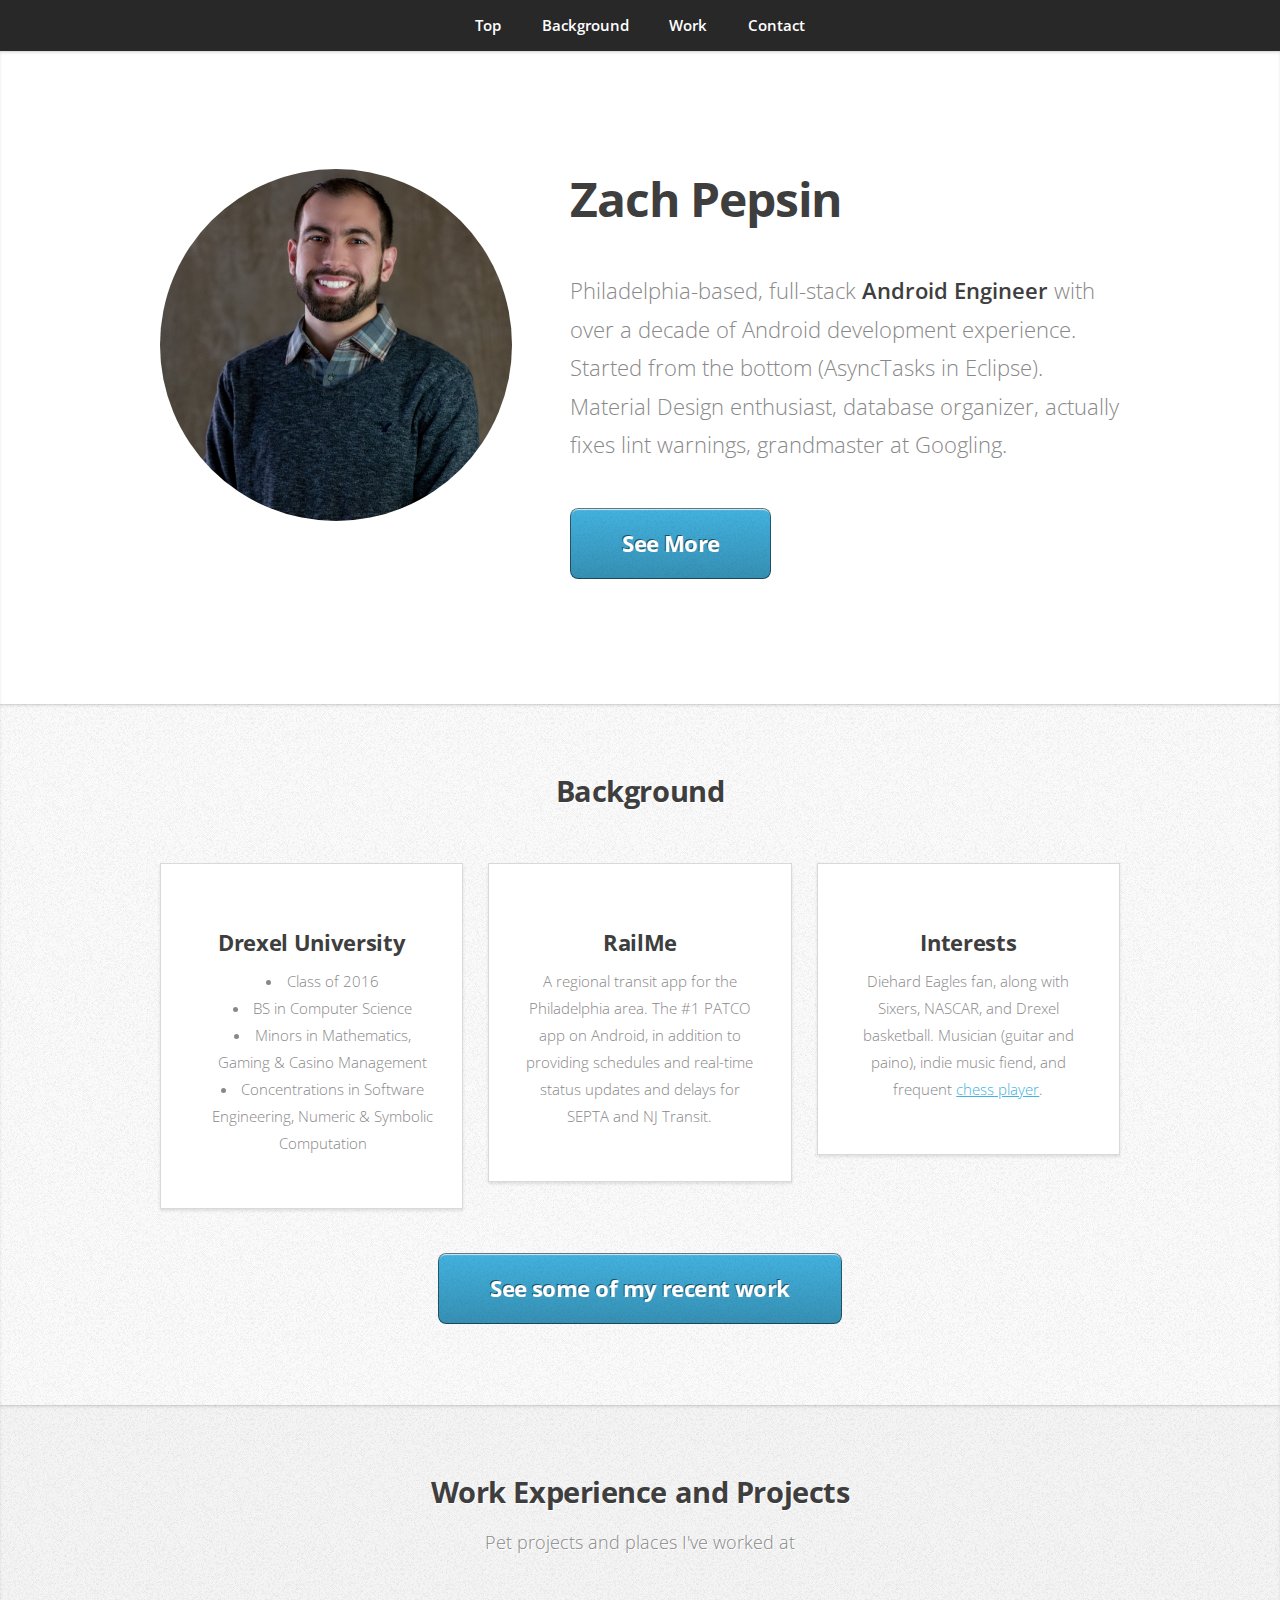
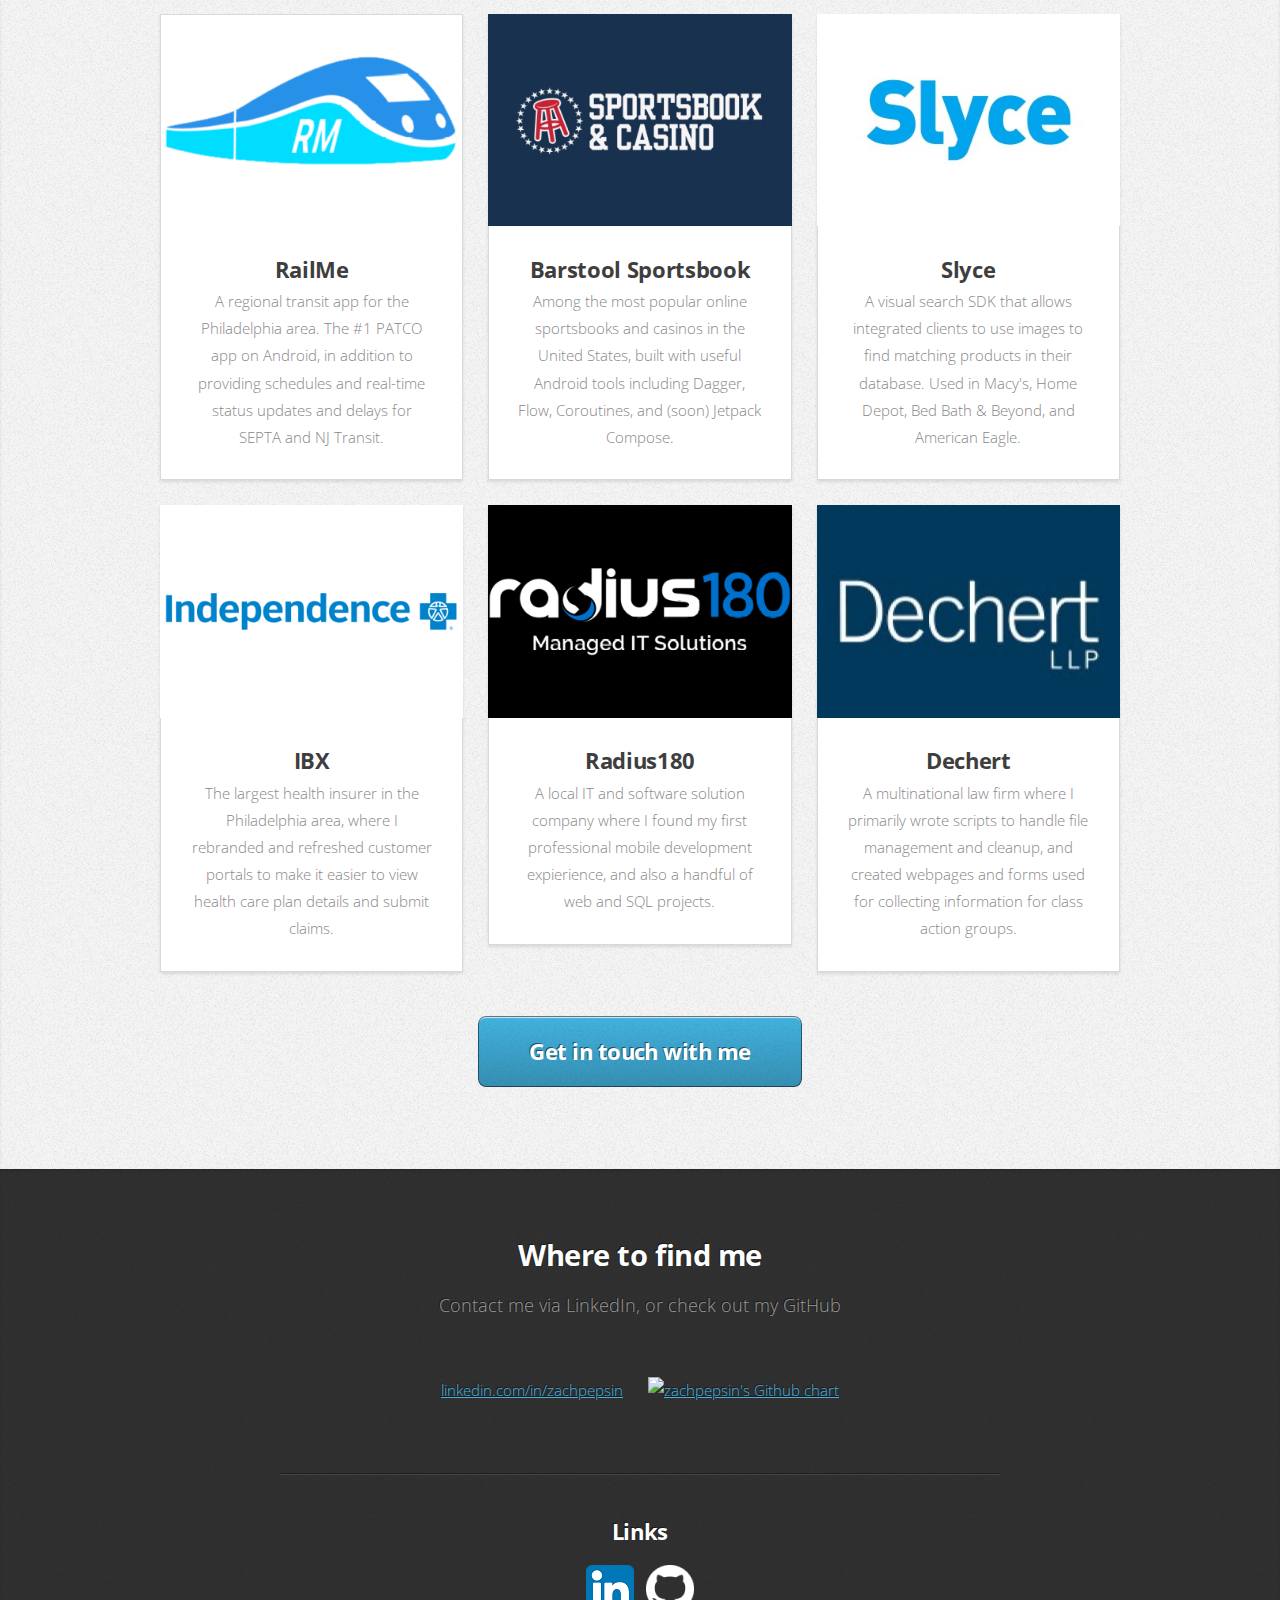
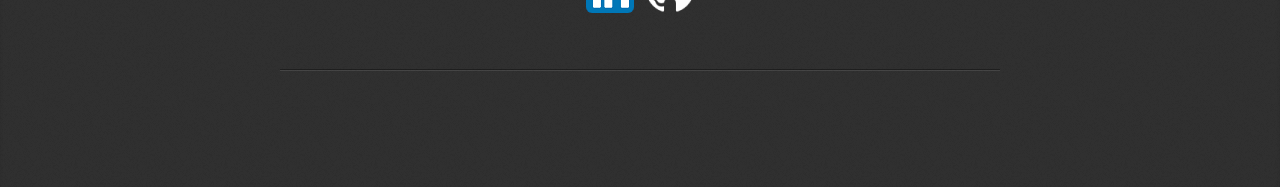
==== index.html @ c4ee1f07 "Name changes, link preview metadata" ====
<!DOCTYPE HTML>
<html>
	<head>
		<title>zachpepsin.com</title>
		<meta charset="utf-8" />
		<meta name="viewport" content="width=device-width, initial-scale=1, user-scalable=no" />
		
		<!--Metadata for Open Graph link previews-->
		<meta property="og:title" content="zachpepsin.com" />
		<meta property="og:type" content="profile"/>
		<meta property="og:url" content="https://zachpepsin.com/" />
		<meta property="og:image" content="https://zachpepsin.com/images/ZachPepsinHeadshot.jpg" />
		<meta property="og:image:alt" content="Photo of Zach Pepsin" />
		<meta property="og:image:type" content="image/jpeg" /> 
		<meta property="og:image:width" content="1158" /> 
		<meta property="og:image:height" content="1158" />
		<meta property="og:description" content="Zach Pepsin: Philadelphia-based, full-stack Android Engineer." />

		<link rel="stylesheet" href="assets/css/main.css" />
		<link rel="shortcut icon" type="image/x-icon" href="faviconzp.ico"/>
	</head>
	<body class="is-preload">

		<!-- Nav -->
			<nav id="nav">
				<ul class="container">
					<li><a href="#top">Top</a></li>
					<li><a href="#background">Background</a></li>
					<li><a href="#work">Work</a></li>
					<li><a href="#contact">Contact</a></li>
				</ul>
			</nav>

		<!-- Home -->
			<article id="top" class="wrapper style1">
				<div class="container">
					<div class="row">
						<div class="col-4 col-5-large col-12-medium">
							<span class="image fit"><img src="images/ZachPepsinHeadshot.jpg" alt="Photo of Zach Pepsin" /></span>
						</div>
						<div class="col-8 col-7-large col-12-medium">
							<header>
								<h1><strong>Zach Pepsin</strong></h1>
							</header>
							<p>Philadelphia-based, full-stack <strong>Android Engineer</strong> with over a decade of Android development experience.<br/>Started from the bottom <small>(AsyncTasks in Eclipse)</small>.<br/>Material Design enthusiast, database organizer, actually fixes lint warnings, grandmaster at Googling.</p>
							<a href="#background" class="button large scrolly">See More</a>
						</div>
					</div>
				</div>
			</article>

		<!-- Background -->
			<article id="background" class="wrapper style2">
				<div class="container">
					<header>
						<h2>Background</h2>
					</header>
					<div class="row aln-center">
						<div class="col-4 col-6-medium col-12-small">
							<section class="box style1">
								<span class="icon featured fa-comments"></span>
								<h3>Drexel University</h3>
								<ul>
									<li>Class of 2016</li>
									<li>BS in Computer Science</li>
									<li>Minors in Mathematics, Gaming & Casino Management</li>
									<li>Concentrations in Software Engineering, Numeric & Symbolic Computation</li>
								</ul>
							</section>
						</div>
						<div class="col-4 col-6-medium col-12-small">
							<section class="box style1">
								<span class="icon solid featured fa-camera-retro"></span>
								<h3><a href="#work">RailMe</a></h3>
								<p>A regional transit app for the Philadelphia area. The #1 PATCO app on Android, in addition to providing schedules and real-time status updates and delays for SEPTA and NJ Transit.</p>
							</section>
						</div>
						<div class="col-4 col-6-medium col-12-small">
							<section class="box style1">
								<span class="icon featured fa-thumbs-up"></span>
								<h3>Interests</h3>
								<p>Diehard Eagles fan, along with Sixers, NASCAR, and Drexel basketball. Musician (guitar and paino), indie music fiend, and frequent <a href="http://www.uschess.org/msa/MbrDtlMain.php?30192767" target="_blank">chess player</a>.</p>
							</section>
						</div>
					</div>
					<footer>
						<a href="#work" class="button large scrolly">See some of my recent work</a>
					</footer>
				</div>
			</article>

		<!-- Work -->
			<article id="work" class="wrapper style3">
				<div class="container">
					<header>
						<h2>Work Experience and Projects</h2>
						<p>Pet projects and places I've worked at</p>
					</header>
					<div class="row">
						<div class="col-4 col-6-medium col-12-small">
							<article class="box style2">
								<a href="https://play.google.com/store/apps/details?id=appinventor.ai_EaglesDudeNFL.RailMe" target="_blank" class="image featured"><img src="images/pic01.png" alt="RailMe Logo"/></a>
								<h3><a href="https://play.google.com/store/apps/details?id=appinventor.ai_EaglesDudeNFL.RailMe" target="_blank">RailMe</a></h3>
								<p>A regional transit app for the Philadelphia area. The #1 PATCO app on Android, in addition to providing schedules and real-time status updates and delays for SEPTA and NJ Transit.</p>
							</article>
						</div>
						<div class="col-4 col-6-medium col-12-small">
							<article class="box style2">
								<a href="https://play.google.com/store/apps/details?id=com.png.sportsbook.google" target="_blank" class="image featured"><img src="images/pic02.png" alt="Barstool Sportsbook and Casino Logo" /></a>
								<h3><a href="https://play.google.com/store/apps/details?id=com.png.sportsbook.google" target="_blank">Barstool Sportsbook</a></h3>
								<p>Among the most popular online sportsbooks and casinos in the United States, built with useful Android tools including Dagger, Flow, Coroutines, and <small>(soon)</small> Jetpack Compose.</p>
							</article>
						</div>
						<div class="col-4 col-6-medium col-12-small">
							<article class="box style2">
								<a href="https://slyce.it/" target="_blank" class="image featured"><img src="images/pic03.jpg" alt="Slyce Logo" /></a>
								<h3><a href="https://slyce.it/" target="_blank">Slyce</a></h3>
								<p>A visual search SDK that allows integrated clients to use images to find matching products in their database. Used in Macy's, Home Depot, Bed Bath &amp; Beyond, and American Eagle.</p>
							</article>
						</div>
						<div class="col-4 col-6-medium col-12-small">
							<article class="box style2">
								<a href="https://www.ibx.com/" target="_blank" class="image featured"><img src="images/pic04.png" alt="Indepence Blue Cross Logo"/></a>
								<h3><a href="https://www.ibx.com/" target="_blank">IBX</a></h3>
								<p>The largest health insurer in the Philadelphia area, where I rebranded and refreshed customer portals to make it easier to view health care plan details and submit claims.</p>
							</article>
						</div>
						<div class="col-4 col-6-medium col-12-small">
							<article class="box style2">
								<a href="https://www.radius180.com/" target="_blank" class="image featured"><img src="images/pic05.png" alt="Radius180 Logo" style="background-color:black;"/></a>
								<h3><a href="https://www.radius180.com/" target="_blank">Radius180</a></h3>
								<p>A local IT and software solution company where I found my first professional mobile development expierience, and also a handful of web and SQL projects.</p>
							</article>
						</div>
						<div class="col-4 col-6-medium col-12-small">
							<article class="box style2">
								<a href="https://www.dechert.com/" target="_blank" class="image featured"><img src="images/pic06.jpg" alt="Dechert Logo" /></a>
								<h3><a href="https://www.dechert.com/" target="_blank">Dechert</a></h3>
								<p>A multinational law firm where I primarily wrote scripts to handle file management and cleanup, and created webpages and forms used for collecting information for class action groups.</p>
							</article>
						</div>
					</div>
					<footer>
						<a href="#contact" class="button large scrolly">Get in touch with me</a>
					</footer>
				</div>
			</article>

		<!-- Contact -->
			<article id="contact" class="wrapper style4">
				<div class="container medium">
					<header>
						<h2>Where to find me</h2>
						<p>Contact me via LinkedIn, or check out my GitHub</p>
					</header>
					<div class="row aln-center">
						<div class="badge-base LI-profile-badge" data-locale="en_US" data-size="large" data-theme="dark" data-type="HORIZONTAL" data-vanity="zachpepsin" data-version="v1">
							<a class="badge-base__link LI-simple-link" href="https://www.linkedin.com/in/zachpepsin?trk=profile-badge" target="_blank">linkedin.com/in/zachpepsin</a>
						</div>
						<div>
							<a href="https://github.com/zachpepsin" target="_blank">
								<img src="https://ghchart.rshah.org/zachpepsin" alt="zachpepsin's Github chart" />
							</a>
						</div>
						<div class="col-12">
							<hr />
							<h3>Links</h3>
							<ul class="social">
								<li><a href="https://www.linkedin.com/in/zachpepsin" target="_blank" class="icon brands fa-linkedin-in"><span class="label">LinkedIn</span></a></li>
								<li><a href="https://github.com/zachpepsin" target="_blank" class="icon brands fa-github"><span class="label">Github</span></a></li>
							</ul>
							<hr />
						</div>
					</div>
				</div>
			</article>

		<!-- Scripts -->
			<script src="assets/js/jquery.min.js"></script>
			<script src="assets/js/jquery.scrolly.min.js"></script>
			<script src="assets/js/browser.min.js"></script>
			<script src="assets/js/breakpoints.min.js"></script>
			<script src="assets/js/util.js"></script>
			<script src="assets/js/main.js"></script>
			<script src="https://platform.linkedin.com/badges/js/profile.js" async defer type="text/javascript"></script>
	</body>
</html>
---- assets/css/main.css ----
@import url("https://fonts.googleapis.com/css?family=Open+Sans:300,300italic,600,600italic,700");

/*
	Miniport by HTML5 UP
	html5up.net | @ajlkn
	Free for personal and commercial use under the CCA 3.0 license (html5up.net/license)
*/

html, body, div, span, applet, object,
iframe, h1, h2, h3, h4, h5, h6, p, blockquote,
pre, a, abbr, acronym, address, big, cite,
code, del, dfn, em, img, ins, kbd, q, s, samp,
small, strike, strong, sub, sup, tt, var, b,
u, i, center, dl, dt, dd, ol, ul, li, fieldset,
form, label, legend, table, caption, tbody,
tfoot, thead, tr, th, td, article, aside,
canvas, details, embed, figure, figcaption,
footer, header, hgroup, menu, nav, output, ruby,
section, summary, time, mark, audio, video {
	margin: 0;
	padding: 0;
	border: 0;
	font-size: 100%;
	font: inherit;
	vertical-align: baseline;}

article, aside, details, figcaption, figure,
footer, header, hgroup, menu, nav, section {
	display: block;}

body {
	line-height: 1;
}

ol, ul {
	list-style: none;
}

blockquote, q {
	quotes: none;
}

	blockquote:before, blockquote:after, q:before, q:after {
		content: '';
		content: none;
	}

table {
	border-collapse: collapse;
	border-spacing: 0;
}

body {
	-webkit-text-size-adjust: none;
}

mark {
	background-color: transparent;
	color: inherit;
}

input::-moz-focus-inner {
	border: 0;
	padding: 0;
}

input, select, textarea {
	-moz-appearance: none;
	-webkit-appearance: none;
	-ms-appearance: none;
	appearance: none;
}

/* Basic */

	html {
		box-sizing: border-box;
	}

	*, *:before, *:after {
		box-sizing: inherit;
	}

	body {
		padding-top: 3.5em;
	}

		body.is-preload *, body.is-preload *:before, body.is-preload *:after {
			-moz-animation: none !important;
			-webkit-animation: none !important;
			-ms-animation: none !important;
			animation: none !important;
			-moz-transition: none !important;
			-webkit-transition: none !important;
			-ms-transition: none !important;
			transition: none !important;
		}

	body, input, textarea, select {
		font-family: 'Open Sans', sans-serif;
		line-height: 1.85em;
		color: #888;
		font-weight: 300;
		font-size: 13pt;
	}

	a {
		-moz-transition: color .2s ease-in-out;
		-webkit-transition: color .2s ease-in-out;
		-ms-transition: color .2s ease-in-out;
		transition: color .2s ease-in-out;
		color: #43B3E0;
		text-decoration: underline;
	}

		a:hover {
			color: #43bff0 !important;
		}

		a img {
			border: 0;
		}

	b, strong {
		font-weight: 600;
		color: #3e3e3e;
	}

	i, em {
		font-style: italic;
	}

	sub {
		position: relative;
		top: 0.5em;
		font-size: 0.8em;
	}

	sup {
		position: relative;
		top: -0.5em;
		font-size: 0.8em;
	}

	blockquote {
		border-left: solid 0.75em #eee;
		padding: 1em 0 1em 1.5em;
		font-style: italic;
	}

	h1, h2, h3, h4, h5, h6 {
		color: #3e3e3e;
		margin: 0 0 0.75em 0;
	}

	h1 a, h2 a, h3 a, h4 a, h5 a, h6 a {
		text-decoration: none;
		color: inherit;
	}

	h2, h3, h4, h5, h6 {
		font-weight: 700;
	}

	h1 {
		font-size: 3.25em;
		letter-spacing: -0.025em;
		font-weight: 300;
	}

		h1 strong {
			font-weight: 700;
		}

	h2 {
		font-size: 2em;
		letter-spacing: -0.015em;
	}

	h3 {
		font-size: 1.5em;
		letter-spacing: -0.015em;
	}

	em, i {
		font-style: italic;
	}

	br.clear {
		clear: both;
	}

	hr {
		border: 0;
		border-top: solid 1px #444;
		border-top-color: rgba(0, 0, 0, 0.35);
		box-shadow: 0px 1px 0px 0px rgba(255, 255, 255, 0.1);
		height: 1px;
		margin: 3em 0;
	}

	p, ul, ol, dl, table {
		margin-bottom: 2em;
	}

	header {
		margin: 0 0 3em 0;
	}

		header > p {
			font-size: 1.25em;
			margin: 0;
		}

	footer {
		margin: 3em 0 0 0;
	}

		footer > p {
			font-size: 1.25em;
		}

/* Container */

	.container {
		margin: 0 auto;
		max-width: calc(100% - 50px);
		width: 1200px;
	}

		.container.medium {
			width: 900px;
		}

		@media screen and (max-width: 1680px) {

			.container {
				width: 1200px;
			}

				.container.medium {
					width: 900px;
				}

		}

		@media screen and (max-width: 1280px) {

			.container {
				width: 960px;
			}

				.container.medium {
					width: 720px;
				}

		}

		@media screen and (max-width: 980px) {

			.container {
				width: 100%;
			}

				.container.medium {
					width: 75%;
				}

		}

		@media screen and (max-width: 736px) {

			.container {
				width: 100%;
				max-width: calc(100% - 30px);
			}

				.container.medium {
					width: 100%;
				}

		}

/* Row */

	.row {
		display: flex;
		flex-wrap: wrap;
		box-sizing: border-box;
		align-items: stretch;
	}

		.row > * {
			box-sizing: border-box;
		}

		.row.gtr-uniform > * > :last-child {
			margin-bottom: 0;
		}

		.row.aln-left {
			justify-content: flex-start;
		}

		.row.aln-center {
			justify-content: center;
		}

		.row.aln-right {
			justify-content: flex-end;
		}

		.row.aln-top {
			align-items: flex-start;
		}

		.row.aln-middle {
			align-items: center;
		}

		.row.aln-bottom {
			align-items: flex-end;
		}

		.row > .imp {
			order: -1;
		}

		.row > .col-1 {
			width: 8.33333%;
		}

		.row > .off-1 {
			margin-left: 8.33333%;
		}

		.row > .col-2 {
			width: 16.66667%;
		}

		.row > .off-2 {
			margin-left: 16.66667%;
		}

		.row > .col-3 {
			width: 25%;
		}

		.row > .off-3 {
			margin-left: 25%;
		}

		.row > .col-4 {
			width: 33.33333%;
		}

		.row > .off-4 {
			margin-left: 33.33333%;
		}

		.row > .col-5 {
			width: 41.66667%;
		}

		.row > .off-5 {
			margin-left: 41.66667%;
		}

		.row > .col-6 {
			width: 50%;
		}

		.row > .off-6 {
			margin-left: 50%;
		}

		.row > .col-7 {
			width: 58.33333%;
		}

		.row > .off-7 {
			margin-left: 58.33333%;
		}

		.row > .col-8 {
			width: 66.66667%;
		}

		.row > .off-8 {
			margin-left: 66.66667%;
		}

		.row > .col-9 {
			width: 75%;
		}

		.row > .off-9 {
			margin-left: 75%;
		}

		.row > .col-10 {
			width: 83.33333%;
		}

		.row > .off-10 {
			margin-left: 83.33333%;
		}

		.row > .col-11 {
			width: 91.66667%;
		}

		.row > .off-11 {
			margin-left: 91.66667%;
		}

		.row > .col-12 {
			width: 100%;
		}

		.row > .off-12 {
			margin-left: 100%;
		}

		.row.gtr-0 {
			margin-top: 0px;
			margin-left: 0px;
		}

			.row.gtr-0 > * {
				padding: 0px 0 0 0px;
			}

			.row.gtr-0.gtr-uniform {
				margin-top: 0px;
			}

				.row.gtr-0.gtr-uniform > * {
					padding-top: 0px;
				}

		.row.gtr-25 {
			margin-top: -6.25px;
			margin-left: -6.25px;
		}

			.row.gtr-25 > * {
				padding: 6.25px 0 0 6.25px;
			}

			.row.gtr-25.gtr-uniform {
				margin-top: -6.25px;
			}

				.row.gtr-25.gtr-uniform > * {
					padding-top: 6.25px;
				}

		.row.gtr-50 {
			margin-top: -12.5px;
			margin-left: -12.5px;
		}

			.row.gtr-50 > * {
				padding: 12.5px 0 0 12.5px;
			}

			.row.gtr-50.gtr-uniform {
				margin-top: -12.5px;
			}

				.row.gtr-50.gtr-uniform > * {
					padding-top: 12.5px;
				}

		.row {
			margin-top: -25px;
			margin-left: -25px;
		}

			.row > * {
				padding: 25px 0 0 25px;
			}

			.row.gtr-uniform {
				margin-top: -25px;
			}

				.row.gtr-uniform > * {
					padding-top: 25px;
				}

		.row.gtr-150 {
			margin-top: -37.5px;
			margin-left: -37.5px;
		}

			.row.gtr-150 > * {
				padding: 37.5px 0 0 37.5px;
			}

			.row.gtr-150.gtr-uniform {
				margin-top: -37.5px;
			}

				.row.gtr-150.gtr-uniform > * {
					padding-top: 37.5px;
				}

		.row.gtr-200 {
			margin-top: -50px;
			margin-left: -50px;
		}

			.row.gtr-200 > * {
				padding: 50px 0 0 50px;
			}

			.row.gtr-200.gtr-uniform {
				margin-top: -50px;
			}

				.row.gtr-200.gtr-uniform > * {
					padding-top: 50px;
				}

		@media screen and (max-width: 1680px) {

			.row {
				display: flex;
				flex-wrap: wrap;
				box-sizing: border-box;
				align-items: stretch;
			}

				.row > * {
					box-sizing: border-box;
				}

				.row.gtr-uniform > * > :last-child {
					margin-bottom: 0;
				}

				.row.aln-left {
					justify-content: flex-start;
				}

				.row.aln-center {
					justify-content: center;
				}

				.row.aln-right {
					justify-content: flex-end;
				}

				.row.aln-top {
					align-items: flex-start;
				}

				.row.aln-middle {
					align-items: center;
				}

				.row.aln-bottom {
					align-items: flex-end;
				}

				.row > .imp-xlarge {
					order: -1;
				}

				.row > .col-1-xlarge {
					width: 8.33333%;
				}

				.row > .off-1-xlarge {
					margin-left: 8.33333%;
				}

				.row > .col-2-xlarge {
					width: 16.66667%;
				}

				.row > .off-2-xlarge {
					margin-left: 16.66667%;
				}

				.row > .col-3-xlarge {
					width: 25%;
				}

				.row > .off-3-xlarge {
					margin-left: 25%;
				}

				.row > .col-4-xlarge {
					width: 33.33333%;
				}

				.row > .off-4-xlarge {
					margin-left: 33.33333%;
				}

				.row > .col-5-xlarge {
					width: 41.66667%;
				}

				.row > .off-5-xlarge {
					margin-left: 41.66667%;
				}

				.row > .col-6-xlarge {
					width: 50%;
				}

				.row > .off-6-xlarge {
					margin-left: 50%;
				}

				.row > .col-7-xlarge {
					width: 58.33333%;
				}

				.row > .off-7-xlarge {
					margin-left: 58.33333%;
				}

				.row > .col-8-xlarge {
					width: 66.66667%;
				}

				.row > .off-8-xlarge {
					margin-left: 66.66667%;
				}

				.row > .col-9-xlarge {
					width: 75%;
				}

				.row > .off-9-xlarge {
					margin-left: 75%;
				}

				.row > .col-10-xlarge {
					width: 83.33333%;
				}

				.row > .off-10-xlarge {
					margin-left: 83.33333%;
				}

				.row > .col-11-xlarge {
					width: 91.66667%;
				}

				.row > .off-11-xlarge {
					margin-left: 91.66667%;
				}

				.row > .col-12-xlarge {
					width: 100%;
				}

				.row > .off-12-xlarge {
					margin-left: 100%;
				}

				.row.gtr-0 {
					margin-top: 0px;
					margin-left: 0px;
				}

					.row.gtr-0 > * {
						padding: 0px 0 0 0px;
					}

					.row.gtr-0.gtr-uniform {
						margin-top: 0px;
					}

						.row.gtr-0.gtr-uniform > * {
							padding-top: 0px;
						}

				.row.gtr-25 {
					margin-top: -6.25px;
					margin-left: -6.25px;
				}

					.row.gtr-25 > * {
						padding: 6.25px 0 0 6.25px;
					}

					.row.gtr-25.gtr-uniform {
						margin-top: -6.25px;
					}

						.row.gtr-25.gtr-uniform > * {
							padding-top: 6.25px;
						}

				.row.gtr-50 {
					margin-top: -12.5px;
					margin-left: -12.5px;
				}

					.row.gtr-50 > * {
						padding: 12.5px 0 0 12.5px;
					}

					.row.gtr-50.gtr-uniform {
						margin-top: -12.5px;
					}

						.row.gtr-50.gtr-uniform > * {
							padding-top: 12.5px;
						}

				.row {
					margin-top: -25px;
					margin-left: -25px;
				}

					.row > * {
						padding: 25px 0 0 25px;
					}

					.row.gtr-uniform {
						margin-top: -25px;
					}

						.row.gtr-uniform > * {
							padding-top: 25px;
						}

				.row.gtr-150 {
					margin-top: -37.5px;
					margin-left: -37.5px;
				}

					.row.gtr-150 > * {
						padding: 37.5px 0 0 37.5px;
					}

					.row.gtr-150.gtr-uniform {
						margin-top: -37.5px;
					}

						.row.gtr-150.gtr-uniform > * {
							padding-top: 37.5px;
						}

				.row.gtr-200 {
					margin-top: -50px;
					margin-left: -50px;
				}

					.row.gtr-200 > * {
						padding: 50px 0 0 50px;
					}

					.row.gtr-200.gtr-uniform {
						margin-top: -50px;
					}

						.row.gtr-200.gtr-uniform > * {
							padding-top: 50px;
						}

		}

		@media screen and (max-width: 1280px) {

			.row {
				display: flex;
				flex-wrap: wrap;
				box-sizing: border-box;
				align-items: stretch;
			}

				.row > * {
					box-sizing: border-box;
				}

				.row.gtr-uniform > * > :last-child {
					margin-bottom: 0;
				}

				.row.aln-left {
					justify-content: flex-start;
				}

				.row.aln-center {
					justify-content: center;
				}

				.row.aln-right {
					justify-content: flex-end;
				}

				.row.aln-top {
					align-items: flex-start;
				}

				.row.aln-middle {
					align-items: center;
				}

				.row.aln-bottom {
					align-items: flex-end;
				}

				.row > .imp-large {
					order: -1;
				}

				.row > .col-1-large {
					width: 8.33333%;
				}

				.row > .off-1-large {
					margin-left: 8.33333%;
				}

				.row > .col-2-large {
					width: 16.66667%;
				}

				.row > .off-2-large {
					margin-left: 16.66667%;
				}

				.row > .col-3-large {
					width: 25%;
				}

				.row > .off-3-large {
					margin-left: 25%;
				}

				.row > .col-4-large {
					width: 33.33333%;
				}

				.row > .off-4-large {
					margin-left: 33.33333%;
				}

				.row > .col-5-large {
					width: 41.66667%;
				}

				.row > .off-5-large {
					margin-left: 41.66667%;
				}

				.row > .col-6-large {
					width: 50%;
				}

				.row > .off-6-large {
					margin-left: 50%;
				}

				.row > .col-7-large {
					width: 58.33333%;
				}

				.row > .off-7-large {
					margin-left: 58.33333%;
				}

				.row > .col-8-large {
					width: 66.66667%;
				}

				.row > .off-8-large {
					margin-left: 66.66667%;
				}

				.row > .col-9-large {
					width: 75%;
				}

				.row > .off-9-large {
					margin-left: 75%;
				}

				.row > .col-10-large {
					width: 83.33333%;
				}

				.row > .off-10-large {
					margin-left: 83.33333%;
				}

				.row > .col-11-large {
					width: 91.66667%;
				}

				.row > .off-11-large {
					margin-left: 91.66667%;
				}

				.row > .col-12-large {
					width: 100%;
				}

				.row > .off-12-large {
					margin-left: 100%;
				}

				.row.gtr-0 {
					margin-top: 0px;
					margin-left: 0px;
				}

					.row.gtr-0 > * {
						padding: 0px 0 0 0px;
					}

					.row.gtr-0.gtr-uniform {
						margin-top: 0px;
					}

						.row.gtr-0.gtr-uniform > * {
							padding-top: 0px;
						}

				.row.gtr-25 {
					margin-top: -6.25px;
					margin-left: -6.25px;
				}

					.row.gtr-25 > * {
						padding: 6.25px 0 0 6.25px;
					}

					.row.gtr-25.gtr-uniform {
						margin-top: -6.25px;
					}

						.row.gtr-25.gtr-uniform > * {
							padding-top: 6.25px;
						}

				.row.gtr-50 {
					margin-top: -12.5px;
					margin-left: -12.5px;
				}

					.row.gtr-50 > * {
						padding: 12.5px 0 0 12.5px;
					}

					.row.gtr-50.gtr-uniform {
						margin-top: -12.5px;
					}

						.row.gtr-50.gtr-uniform > * {
							padding-top: 12.5px;
						}

				.row {
					margin-top: -25px;
					margin-left: -25px;
				}

					.row > * {
						padding: 25px 0 0 25px;
					}

					.row.gtr-uniform {
						margin-top: -25px;
					}

						.row.gtr-uniform > * {
							padding-top: 25px;
						}

				.row.gtr-150 {
					margin-top: -37.5px;
					margin-left: -37.5px;
				}

					.row.gtr-150 > * {
						padding: 37.5px 0 0 37.5px;
					}

					.row.gtr-150.gtr-uniform {
						margin-top: -37.5px;
					}

						.row.gtr-150.gtr-uniform > * {
							padding-top: 37.5px;
						}

				.row.gtr-200 {
					margin-top: -50px;
					margin-left: -50px;
				}

					.row.gtr-200 > * {
						padding: 50px 0 0 50px;
					}

					.row.gtr-200.gtr-uniform {
						margin-top: -50px;
					}

						.row.gtr-200.gtr-uniform > * {
							padding-top: 50px;
						}

		}

		@media screen and (max-width: 980px) {

			.row {
				display: flex;
				flex-wrap: wrap;
				box-sizing: border-box;
				align-items: stretch;
			}

				.row > * {
					box-sizing: border-box;
				}

				.row.gtr-uniform > * > :last-child {
					margin-bottom: 0;
				}

				.row.aln-left {
					justify-content: flex-start;
				}

				.row.aln-center {
					justify-content: center;
				}

				.row.aln-right {
					justify-content: flex-end;
				}

				.row.aln-top {
					align-items: flex-start;
				}

				.row.aln-middle {
					align-items: center;
				}

				.row.aln-bottom {
					align-items: flex-end;
				}

				.row > .imp-medium {
					order: -1;
				}

				.row > .col-1-medium {
					width: 8.33333%;
				}

				.row > .off-1-medium {
					margin-left: 8.33333%;
				}

				.row > .col-2-medium {
					width: 16.66667%;
				}

				.row > .off-2-medium {
					margin-left: 16.66667%;
				}

				.row > .col-3-medium {
					width: 25%;
				}

				.row > .off-3-medium {
					margin-left: 25%;
				}

				.row > .col-4-medium {
					width: 33.33333%;
				}

				.row > .off-4-medium {
					margin-left: 33.33333%;
				}

				.row > .col-5-medium {
					width: 41.66667%;
				}

				.row > .off-5-medium {
					margin-left: 41.66667%;
				}

				.row > .col-6-medium {
					width: 50%;
				}

				.row > .off-6-medium {
					margin-left: 50%;
				}

				.row > .col-7-medium {
					width: 58.33333%;
				}

				.row > .off-7-medium {
					margin-left: 58.33333%;
				}

				.row > .col-8-medium {
					width: 66.66667%;
				}

				.row > .off-8-medium {
					margin-left: 66.66667%;
				}

				.row > .col-9-medium {
					width: 75%;
				}

				.row > .off-9-medium {
					margin-left: 75%;
				}

				.row > .col-10-medium {
					width: 83.33333%;
				}

				.row > .off-10-medium {
					margin-left: 83.33333%;
				}

				.row > .col-11-medium {
					width: 91.66667%;
				}

				.row > .off-11-medium {
					margin-left: 91.66667%;
				}

				.row > .col-12-medium {
					width: 100%;
				}

				.row > .off-12-medium {
					margin-left: 100%;
				}

				.row.gtr-0 {
					margin-top: 0px;
					margin-left: 0px;
				}

					.row.gtr-0 > * {
						padding: 0px 0 0 0px;
					}

					.row.gtr-0.gtr-uniform {
						margin-top: 0px;
					}

						.row.gtr-0.gtr-uniform > * {
							padding-top: 0px;
						}

				.row.gtr-25 {
					margin-top: -6.25px;
					margin-left: -6.25px;
				}

					.row.gtr-25 > * {
						padding: 6.25px 0 0 6.25px;
					}

					.row.gtr-25.gtr-uniform {
						margin-top: -6.25px;
					}

						.row.gtr-25.gtr-uniform > * {
							padding-top: 6.25px;
						}

				.row.gtr-50 {
					margin-top: -12.5px;
					margin-left: -12.5px;
				}

					.row.gtr-50 > * {
						padding: 12.5px 0 0 12.5px;
					}

					.row.gtr-50.gtr-uniform {
						margin-top: -12.5px;
					}

						.row.gtr-50.gtr-uniform > * {
							padding-top: 12.5px;
						}

				.row {
					margin-top: -25px;
					margin-left: -25px;
				}

					.row > * {
						padding: 25px 0 0 25px;
					}

					.row.gtr-uniform {
						margin-top: -25px;
					}

						.row.gtr-uniform > * {
							padding-top: 25px;
						}

				.row.gtr-150 {
					margin-top: -37.5px;
					margin-left: -37.5px;
				}

					.row.gtr-150 > * {
						padding: 37.5px 0 0 37.5px;
					}

					.row.gtr-150.gtr-uniform {
						margin-top: -37.5px;
					}

						.row.gtr-150.gtr-uniform > * {
							padding-top: 37.5px;
						}

				.row.gtr-200 {
					margin-top: -50px;
					margin-left: -50px;
				}

					.row.gtr-200 > * {
						padding: 50px 0 0 50px;
					}

					.row.gtr-200.gtr-uniform {
						margin-top: -50px;
					}

						.row.gtr-200.gtr-uniform > * {
							padding-top: 50px;
						}

		}

		@media screen and (max-width: 736px) {

			.row {
				display: flex;
				flex-wrap: wrap;
				box-sizing: border-box;
				align-items: stretch;
			}

				.row > * {
					box-sizing: border-box;
				}

				.row.gtr-uniform > * > :last-child {
					margin-bottom: 0;
				}

				.row.aln-left {
					justify-content: flex-start;
				}

				.row.aln-center {
					justify-content: center;
				}

				.row.aln-right {
					justify-content: flex-end;
				}

				.row.aln-top {
					align-items: flex-start;
				}

				.row.aln-middle {
					align-items: center;
				}

				.row.aln-bottom {
					align-items: flex-end;
				}

				.row > .imp-small {
					order: -1;
				}

				.row > .col-1-small {
					width: 8.33333%;
				}

				.row > .off-1-small {
					margin-left: 8.33333%;
				}

				.row > .col-2-small {
					width: 16.66667%;
				}

				.row > .off-2-small {
					margin-left: 16.66667%;
				}

				.row > .col-3-small {
					width: 25%;
				}

				.row > .off-3-small {
					margin-left: 25%;
				}

				.row > .col-4-small {
					width: 33.33333%;
				}

				.row > .off-4-small {
					margin-left: 33.33333%;
				}

				.row > .col-5-small {
					width: 41.66667%;
				}

				.row > .off-5-small {
					margin-left: 41.66667%;
				}

				.row > .col-6-small {
					width: 50%;
				}

				.row > .off-6-small {
					margin-left: 50%;
				}

				.row > .col-7-small {
					width: 58.33333%;
				}

				.row > .off-7-small {
					margin-left: 58.33333%;
				}

				.row > .col-8-small {
					width: 66.66667%;
				}

				.row > .off-8-small {
					margin-left: 66.66667%;
				}

				.row > .col-9-small {
					width: 75%;
				}

				.row > .off-9-small {
					margin-left: 75%;
				}

				.row > .col-10-small {
					width: 83.33333%;
				}

				.row > .off-10-small {
					margin-left: 83.33333%;
				}

				.row > .col-11-small {
					width: 91.66667%;
				}

				.row > .off-11-small {
					margin-left: 91.66667%;
				}

				.row > .col-12-small {
					width: 100%;
				}

				.row > .off-12-small {
					margin-left: 100%;
				}

				.row.gtr-0 {
					margin-top: 0px;
					margin-left: 0px;
				}

					.row.gtr-0 > * {
						padding: 0px 0 0 0px;
					}

					.row.gtr-0.gtr-uniform {
						margin-top: 0px;
					}

						.row.gtr-0.gtr-uniform > * {
							padding-top: 0px;
						}

				.row.gtr-25 {
					margin-top: -3.75px;
					margin-left: -3.75px;
				}

					.row.gtr-25 > * {
						padding: 3.75px 0 0 3.75px;
					}

					.row.gtr-25.gtr-uniform {
						margin-top: -3.75px;
					}

						.row.gtr-25.gtr-uniform > * {
							padding-top: 3.75px;
						}

				.row.gtr-50 {
					margin-top: -7.5px;
					margin-left: -7.5px;
				}

					.row.gtr-50 > * {
						padding: 7.5px 0 0 7.5px;
					}

					.row.gtr-50.gtr-uniform {
						margin-top: -7.5px;
					}

						.row.gtr-50.gtr-uniform > * {
							padding-top: 7.5px;
						}

				.row {
					margin-top: -15px;
					margin-left: -15px;
				}

					.row > * {
						padding: 15px 0 0 15px;
					}

					.row.gtr-uniform {
						margin-top: -15px;
					}

						.row.gtr-uniform > * {
							padding-top: 15px;
						}

				.row.gtr-150 {
					margin-top: -22.5px;
					margin-left: -22.5px;
				}

					.row.gtr-150 > * {
						padding: 22.5px 0 0 22.5px;
					}

					.row.gtr-150.gtr-uniform {
						margin-top: -22.5px;
					}

						.row.gtr-150.gtr-uniform > * {
							padding-top: 22.5px;
						}

				.row.gtr-200 {
					margin-top: -30px;
					margin-left: -30px;
				}

					.row.gtr-200 > * {
						padding: 30px 0 0 30px;
					}

					.row.gtr-200.gtr-uniform {
						margin-top: -30px;
					}

						.row.gtr-200.gtr-uniform > * {
							padding-top: 30px;
						}

		}

/* Form */

	form label {
		color: #3e3e3e;
		font-weight: 700;
		display: block;
		margin: 0 0 0.5em 0;
	}

	form input[type=text],
	form input[type=email],
	form input[type=password],
	form select,
	form textarea {
		-moz-transition: background .2s ease-in-out, box-shadow .2s ease-in-out;
		-webkit-transition: background .2s ease-in-out, box-shadow .2s ease-in-out;
		-ms-transition: background .2s ease-in-out, box-shadow .2s ease-in-out;
		transition: background .2s ease-in-out, box-shadow .2s ease-in-out;
		-webkit-appearance: none;
		display: block;
		border: 0;
		padding: 0.75em;
		font-size: 1em;
		border-radius: 8px;
		border: solid 1px #ddd;
		background: #fff;
		color: #bbb;
		box-shadow: inset 0px 2px 3px 1px rgba(0, 0, 0, 0.05), 0px 1px 0px 0px rgba(255, 255, 255, 0.025);
		width: 100%;
	}

		form input[type=text]:focus,
		form input[type=email]:focus,
		form input[type=password]:focus,
		form select:focus,
		form textarea:focus {
			background: #fafafa;
			box-shadow: inset 0px 2px 5px 0px rgba(0, 0, 0, 0.05), 0px 1px 0px 0px rgba(255, 255, 255, 0.025), inset 0px 0px 2px 1px #43bff0;
		}

	form textarea {
		height: 15em;
	}

	form .actions:last-child {
		margin-bottom: 0;
	}

	form ::-webkit-input-placeholder {
		color: #555 !important;
	}

	form :-moz-placeholder {
		color: #555 !important;
	}

	form ::-moz-placeholder {
		color: #555 !important;
	}

	form :-ms-input-placeholder {
		color: #555 !important;
	}

	form ::-moz-focus-inner {
		border: 0;
	}

/* Tables */

	table {
		width: 100%;
	}

		table.default {
			width: 100%;
		}

			table.default tr {
				border-top: solid 1px #eee;
			}

				table.default tr:first-child {
					border-top: 0;
				}

			table.default td {
				padding: 0.5em 1em 0.5em 1em;
			}

			table.default th {
				text-align: left;
				padding: 0.5em 1em 0.5em 1em;
				font-weight: 600;
				margin: 0 0 1em 0;
			}

			table.default thead {
				background: #4f4f4f;
				color: #fff;
			}

/* Section/Article */

	section, article {
		margin-bottom: 3em;
	}

	section > :last-child,
	article > :last-child,
	section:last-child,
	article:last-child {
		margin-bottom: 0;
	}

/* Image */

	.image {
		display: inline-block;
		position: relative;
	}

		.image img {
			display: block;
			width: 100%;
		}

		.image.fit {
			display: block;
			width: 100%;
		}

		.image.featured {
			display: block;
			width: 100%;
			margin: 0 0 2em 0;
		}

		.image.left {
			float: left;
			margin: 0 2em 2em 0;
		}

		.image.centered {
			display: block;
			margin: 0 0 2em 0;
		}

			.image.centered img {
				margin: 0 auto;
				width: auto;
			}

/* Button */

	input[type="button"],
	input[type="submit"],
	input[type="reset"],
	button,
	.button {
		background-image: url("images/bg.png"), -moz-linear-gradient(top, rgba(0, 0, 0, 0), rgba(0, 0, 0, 0.2));
		background-image: url("images/bg.png"), -webkit-linear-gradient(top, rgba(0, 0, 0, 0), rgba(0, 0, 0, 0.2));
		background-image: url("images/bg.png"), -ms-linear-gradient(top, rgba(0, 0, 0, 0), rgba(0, 0, 0, 0.2));
		background-image: url("images/bg.png"), linear-gradient(top, rgba(0, 0, 0, 0), rgba(0, 0, 0, 0.2));
		-moz-transition: background-color .2s ease-in-out;
		-webkit-transition: background-color .2s ease-in-out;
		-ms-transition: background-color .2s ease-in-out;
		transition: background-color .2s ease-in-out;
		-webkit-appearance: none;
		position: relative;
		display: inline-block;
		color: #fff !important;
		text-decoration: none;
		font-weight: 700;
		border: 0;
		outline: 0;
		cursor: pointer;
		border-radius: 8px;
		text-shadow: -1px -1px 0.5px rgba(0, 0, 0, 0.5);
		overflow: hidden;
		box-shadow: inset 0px 0px 0px 1px rgba(0, 0, 0, 0.5), inset 0px 2px 1px 0px rgba(255, 255, 255, 0.75);
		background-color: #43B3E0;
		padding: 1em 2.35em 1em 2.35em;
		font-size: 1.1em;
		max-width: 24em;
	}

		input[type="button"]:hover,
		input[type="submit"]:hover,
		input[type="reset"]:hover,
		button:hover,
		.button:hover {
			background-color: #43bff0;
			color: #fff !important;
		}

		input[type="button"]:active,
		input[type="submit"]:active,
		input[type="reset"]:active,
		button:active,
		.button:active {
			background-color: #3BA8D3;
			top: 1px;
		}

		input[type="button"].large,
		input[type="submit"].large,
		input[type="reset"].large,
		button.large,
		.button.large {
			font-size: 1.5em;
			letter-spacing: -0.025em;
		}

		input[type="button"].alt,
		input[type="submit"].alt,
		input[type="reset"].alt,
		button.alt,
		.button.alt {
			background-color: #444;
			box-shadow: inset 0px 0px 0px 1px #242424, inset 0px 2px 1px 0px rgba(255, 255, 255, 0.2);
		}

			input[type="button"].alt:hover,
			input[type="submit"].alt:hover,
			input[type="reset"].alt:hover,
			button.alt:hover,
			.button.alt:hover {
				background-color: #4f4f4f;
				color: #fff !important;
			}

			input[type="button"].alt:active,
			input[type="submit"].alt:active,
			input[type="reset"].alt:active,
			button.alt:active,
			.button.alt:active {
				background-color: #3f3f3f;
			}

/* List */

	ul {
		list-style: inside;
		padding-left: 1em;
	}

		ul li {
			padding-left: 0.5em;
		}

	ol {
		list-style: decimal;
		padding-left: 1.25em;
	}

		ol li {
			padding-left: 0.25em;
		}

/* Social */

	ul.social {
		cursor: default;
		margin: 0;
		list-style: none;
		padding-left: 0;
	}

		ul.social li {
			position: relative;
			display: inline-block;
			margin: 0.25em;
			top: 0;
			padding-left: 0;
		}

			ul.social li a {
				-moz-transition: top .2s ease-in-out;
				-webkit-transition: top .2s ease-in-out;
				-ms-transition: top .2s ease-in-out;
				transition: top .2s ease-in-out;
				display: block;
				width: 48px;
				height: 48px;
				border-radius: 6px;
				top: 0;
				position: relative;
			}

				ul.social li a:before {
					background-image: url("images/bg.png"), -moz-linear-gradient(top, rgba(0, 0, 0, 0), rgba(0, 0, 0, 0.2));
					background-image: url("images/bg.png"), -webkit-linear-gradient(top, rgba(0, 0, 0, 0), rgba(0, 0, 0, 0.2));
					background-image: url("images/bg.png"), -ms-linear-gradient(top, rgba(0, 0, 0, 0), rgba(0, 0, 0, 0.2));
					background-image: url("images/bg.png"), linear-gradient(top, rgba(0, 0, 0, 0), rgba(0, 0, 0, 0.2));
					-moz-transition: background-color .2s ease-in-out;
					-webkit-transition: background-color .2s ease-in-out;
					-ms-transition: background-color .2s ease-in-out;
					transition: background-color .2s ease-in-out;
					background-color: #444;
					border-radius: 6px;
					box-shadow: inset 0px 0px 0px 1px #282828, inset 0px 2px 1px 0px rgba(255, 255, 255, 0.1);
					color: #2E2E2E !important;
					display: block;
					font-size: 26px;
					height: 48px;
					line-height: 48px;
					text-align: center;
					outline: 0;
					overflow: hidden;
					text-shadow: 1px 1px 0px rgba(255, 255, 255, 0.1);
					width: 48px;
				}

				ul.social li a.fa-twitter {
					background-color: #2DAAE4;
				}

				ul.social li a.fa-facebook-f {
					background-color: #3C5A98;
				}

				ul.social li a.fa-dribbble {
					background-color: #C4376B;
				}

				ul.social li a.fa-linkedin-in {
					/*background-color: #006599;*/
					background-image: url("images/linkedin.png");
				}

				ul.social li a.fa-tumblr {
					background-color: #51718A;
				}

				ul.social li a.fa-google-plus {
					background-color: #DA2713;
				}

				ul.social li a.fa-github {
					/*background-color: #FAFAFA;*/
					background-image: url("images/GitHub-Mark-Light-48px.png");
				}

				ul.social li a.fa-rss {
					background-color: #F2600B;
				}

				ul.social li a.fa-instagram {
					background-color: #E0D7C8;
				}

				ul.social li a.fa-foursquare {
					background-color: #39A3D4;
				}

				ul.social li a.fa-skype {
					background-color: #10BEF1;
				}

				ul.social li a.fa-soundcloud {
					background-color: #FE5419;
				}

				ul.social li a.fa-youtube {
					background-color: #BF2E25;
				}

				ul.social li a.fa-blogger {
					background-color: #FF6501;
				}

				ul.social li a.fa-flickr {
					background-color: #0062DB;
				}

				ul.social li a.fa-vimeo {
					background-color: #4C8AB0;
				}

				ul.social li a:hover {
					top: -5px;
				}

					ul.social li a:hover:before {
						background-color: transparent;
					}

/* Actions */

	ul.actions {
		list-style: none;
		padding-left: 0;
	}

		ul.actions li {
			display: inline-block;
			margin: 0 0 0 1em;
			padding-left: 0;
		}

			ul.actions li:first-child {
				margin-left: 0;
			}

/* Box */

	.box {
		background: #fff;
		box-shadow: inset 0px 0px 0px 1px rgba(0, 0, 0, 0.15), 0px 2px 3px 0px rgba(0, 0, 0, 0.1);
		text-align: center;
		padding: 2em;
	}

		.box.style1 {
			padding: 3em 2em 3.5em 2em;
		}

			.box.style1 h3 {
				margin-bottom: 0.5em;
			}

		.box.style2 h3 {
			margin-bottom: 0.25em;
		}

		.box.style2 .image {
			position: relative;
			left: 2em;
			top: 2em;
			margin: -4em 0 4em -4em;
			width: auto;
		}

/* Icons */

	.icon {
		text-decoration: none;
		text-decoration: none;
	}

		.icon:before {
			-moz-osx-font-smoothing: grayscale;
			-webkit-font-smoothing: antialiased;
			display: inline-block;
			font-style: normal;
			font-variant: normal;
			text-rendering: auto;
			line-height: 1;
			text-transform: none !important;
			font-family: 'Font Awesome 5 Free';
			font-weight: 400;
		}

		.icon:before {
			font-size: 1.25em;
		}

		.icon > .label {
			display: none;
		}

		.icon.solid:before {
			font-weight: 900;
		}

		.icon.brands:before {
			font-family: 'Font Awesome 5 Brands';
		}

		.icon.featured {
			color: #EA8A95;
			display: block;
			margin: 0 0 1.5em 0;
			cursor: default;
		}

			.icon.featured:before {
				font-size: 6em;
			}

/* Wrappers */

	.wrapper {
		background-image: url("images/bg.png");
		box-shadow: inset 0px 1px 0px 0px rgba(0, 0, 0, 0.05), inset 0px 2px 3px 0px rgba(0, 0, 0, 0.1);
		padding: 8em 0 8em 0;
		text-align: center;
	}

		.wrapper.style1 {
			background-image: none;
			background-color: #fff;
		}

		.wrapper.style2 {
			background-color: #fafafa;
			text-shadow: 1px 1px 0px #fff;
		}

		.wrapper.style3 {
			background-color: #f4f4f4;
			text-shadow: 1px 1px 0px #fff;
		}

		.wrapper.style4 {
			background-color: #303030;
			color: #999;
			text-shadow: -1px -1px 0px #181818;
		}

			.wrapper.style4 h1, .wrapper.style4 h2, .wrapper.style4 h3, .wrapper.style4 h4, .wrapper.style4 h5, .wrapper.style4 h6 {
				color: #fff;
			}

			.wrapper.style4 form input[type=text],
			.wrapper.style4 form input[type=password],
			.wrapper.style4 form select,
			.wrapper.style4 form textarea {
				border: none;
				background: #282828;
			}

				.wrapper.style4 form input[type=text]:focus,
				.wrapper.style4 form input[type=password]:focus,
				.wrapper.style4 form select:focus,
				.wrapper.style4 form textarea:focus {
					background: #252525;
				}

/* Nav */

	#nav {
		background-color: #282828;
		text-align: center;
		position: fixed;
		left: 0;
		top: 0;
		width: 100%;
		z-index: 10000;
		cursor: default;
		height: 3.5em;
		line-height: 3.5em;
	}

		#nav ul {
			margin-bottom: 0;
			list-style: none;
			padding-left: 0;
		}

		#nav li {
			display: inline-block;
			padding-left: 0;
		}

		#nav a {
			-moz-transition: background-color .2s ease-in-out;
			-webkit-transition: background-color .2s ease-in-out;
			-ms-transition: background-color .2s ease-in-out;
			transition: background-color .2s ease-in-out;
			position: relative;
			display: block;
			color: #fff;
			text-decoration: none;
			outline: 0;
			font-weight: 600;
			border-radius: 8px;
			color: #fff;
			height: 2.5em;
			line-height: 2.5em;
			padding: 0 1.25em;
		}

			#nav a:hover {
				color: #fff !important;
				background: #383838;
			}

			#nav a.active {
				background: #484848;
			}

				#nav a.active:before {
					content: '';
					display: block;
					position: absolute;
					bottom: -0.6em;
					left: 50%;
					margin-left: -0.75em;
					border-left: solid 0.75em transparent;
					border-right: solid 0.75em transparent;
					border-top: solid 0.6em #282828;
				}

/* Articles */

	body > article {
		margin-bottom: 0;
	}

	#top {
		padding: 10em 0 10em 0;
		text-align: left;
	}

		#top .image {
			border-radius: 100%;
			width: 20em;
			height: 20em;
			margin: 0;
		}

			#top .image img {
				border-radius: 100%;
			}

		#top h1 {
			margin-top: 0.35em;
		}

		#top p {
			font-size: 1.5em;
			line-height: 1.75em;
		}

			#top p a {
				color: inherit;
			}

	#contact footer {
		font-size: 0.9em;
	}

/* Large */

	@media screen and (max-width: 1280px) {

		/* Basic */

			body {
				font-size: 11pt;
			}

			input, textarea, select {
				font-size: 11pt;
			}

			header {
				margin: 0 0 4em 0;
			}

		/* Wrappers */

			.wrapper {
				padding: 5em 0 5em 0;
				text-align: center;
			}

				.wrapper.style4 .row-special {
					margin: 2em 0 0 0;
					padding: 2em 0 2em 0;
				}

		/* Articles */

			#top {
				padding: 8em 0;
			}

				#top .image {
					width: 24em;
					height: 24em;
					margin: 0;
				}

	}

/* Medium */

	@media screen and (max-width: 980px) {

		/* Articles */

			#top {
				text-align: center;
				padding: 5em 0;
			}

				#top .image {
					margin: 0 auto 2em auto;
				}

	}

/* Small */

	@media screen and (max-width: 736px) {

		/* Basic */

			body {
				padding-top: 44px;
			}

			body, input, textarea, select {
				line-height: 1.75em;
				font-size: 10pt;
				letter-spacing: 0;
			}

			h1, h2, h3, h4, h5, h6 {
				font-size: 1.25em;
				margin: 0 0 0.4em 0;
			}

			h1 {
				font-size: 2.25em;
				line-height: 1.25em;
			}

			header {
				margin: 0 0 2em 0;
			}

				header > p {
					font-size: 1.25em;
				}

			footer {
				margin: 2.5em 0 0 0;
			}

				footer > p {
					font-size: 1.25em;
				}

			hr {
				margin: 1.5em 0 2em 0;
			}

		/* Section/Article */

			section, article {
				clear: both;
			}

		/* Button */

			input[type="button"],
			input[type="submit"],
			input[type="reset"],
			button,
			.button {
				text-align: center;
				font-size: 1.2em;
				width: 100%;
				padding: 1em 0 1em 0;
			}

				input[type="button"].large,
				input[type="submit"].large,
				input[type="reset"].large,
				button.large,
				.button.large {
					font-size: 1.2em;
					letter-spacing: 0;
				}

		/* Social */

			ul.social {
				padding: 1em 0.5em 0 0.5em;
			}

				ul.social li {
					margin: 0.5em 0.5em 0.5em 0.5em;
				}

					ul.social li a {
						top: 0 !important;
					}

						ul.social li a:before {
							background-color: transparent !important;
						}

		/* Actions */

			ul.actions {
				margin: 0;
			}

				ul.actions li {
					display: block;
					margin: 15px 0 0 0;
				}

					ul.actions li:first-child {
						margin-top: 0;
					}

		/* Box */

			.box {
				padding: 30px 20px 30px 20px;
				margin: 0 0 20px 0 !important;
			}

				.box h3 {
					margin-bottom: 0.25em;
				}

				.box .image.centered {
					margin-bottom: 1em;
				}

				.box .image.featured {
					position: relative;
					left: 20px;
					top: 20px;
					margin: -50px 0 50px -40px;
					width: auto;
				}

				.box.style1 {
					max-width: 32em;
					margin-left: auto !important;
					margin-right: auto !important;
				}

				.box.style2 {
					max-width: 32em;
					margin-left: auto !important;
					margin-right: auto !important;
				}

		/* Wrappers */

			.wrapper {
				padding: 3em 0;
				text-align: center;
			}

		/* Nav */

			#nav {
				height: 44px;
				line-height: 44px;
			}

				#nav a {
					padding: 0 0.75em;
					height: inherit;
					line-height: inherit;
					border-radius: 0;
				}

					#nav a:hover {
						background-color: transparent;
					}

		/* Articles */

			#top {
				padding: 3em 0;
			}

				#top .image {
					width: 15em;
					height: 15em;
					margin-bottom: 0;
				}

				#top p {
					font-size: 1em;
				}

			#contact footer {
				margin: 0;
			}

		/* Copyright */

			#copyright {
				font-size: 1em;
				margin: 0;
			}

				#copyright li {
					display: block;
					margin: 1em 0 0 0;
					padding: 0;
					box-shadow: none;
					border-left: 0;
				}

					#copyright li:first-child {
						margin-top: 0;
					}

	}
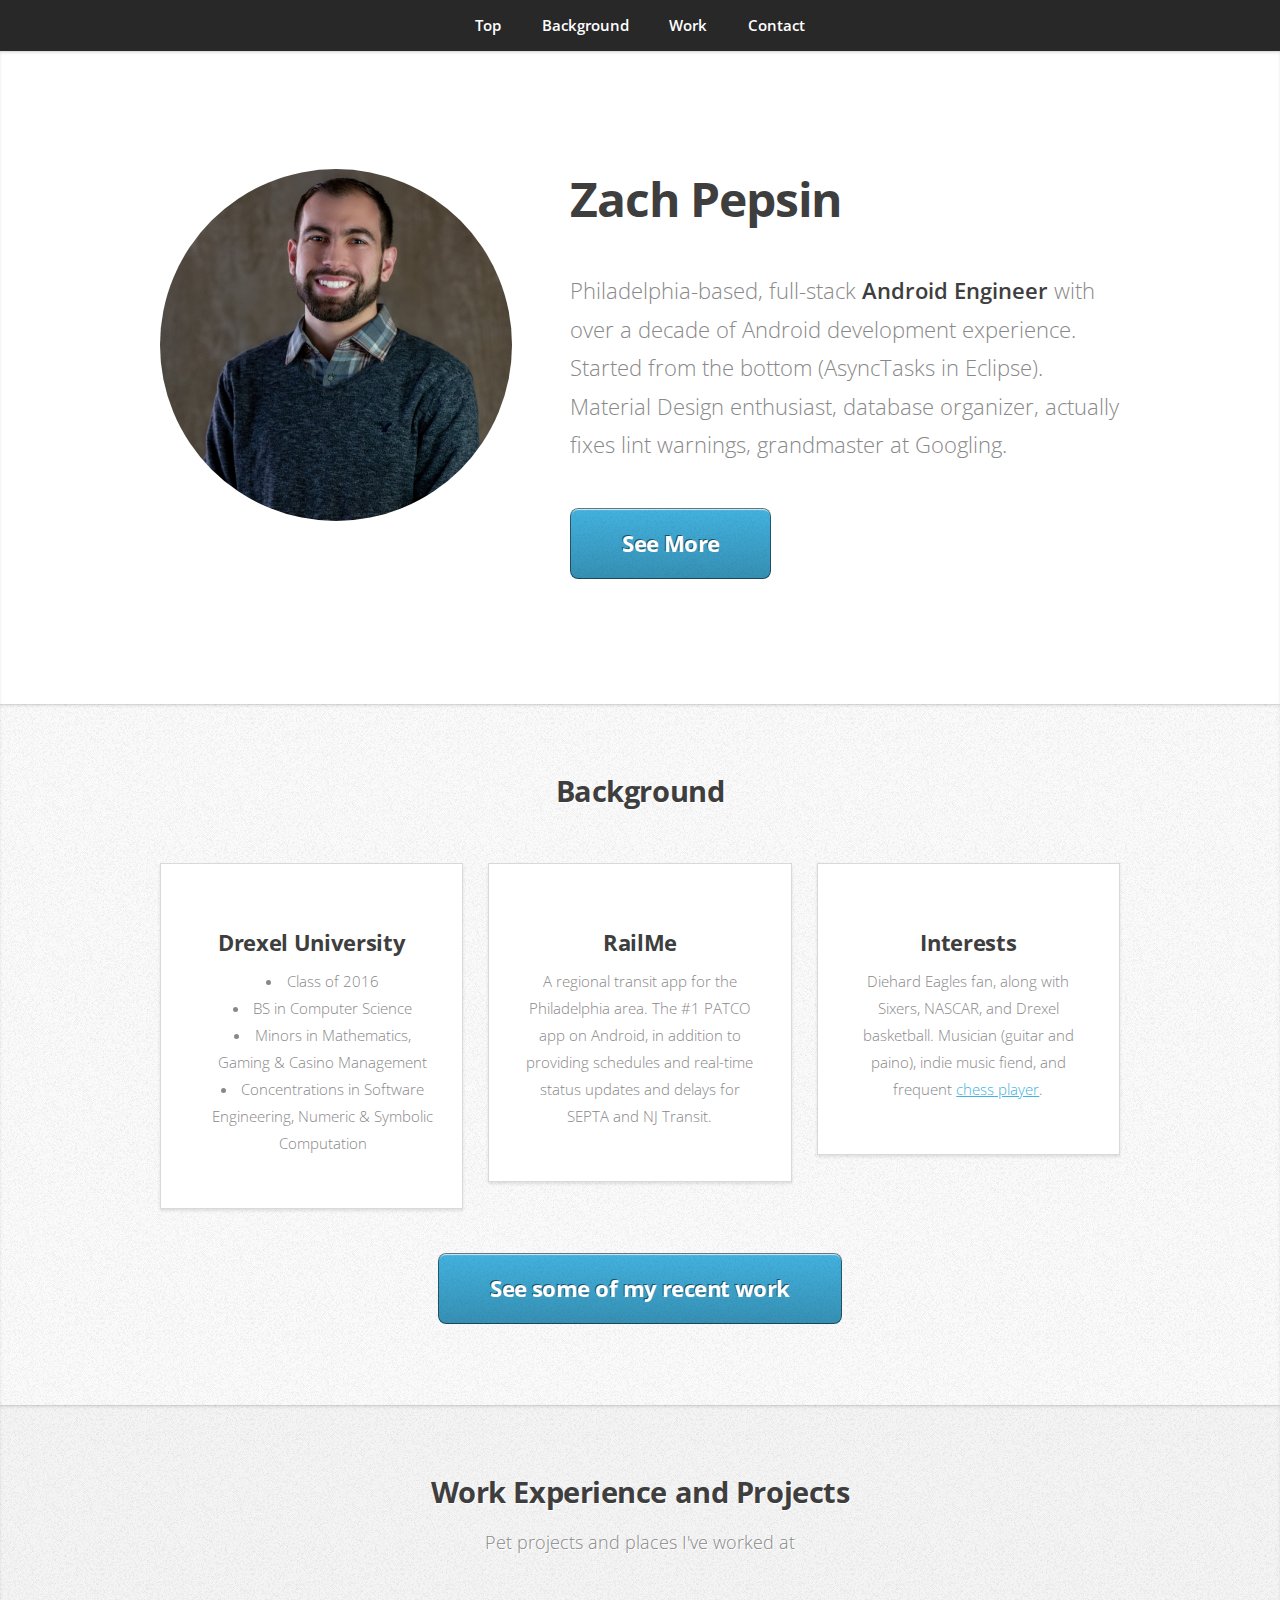
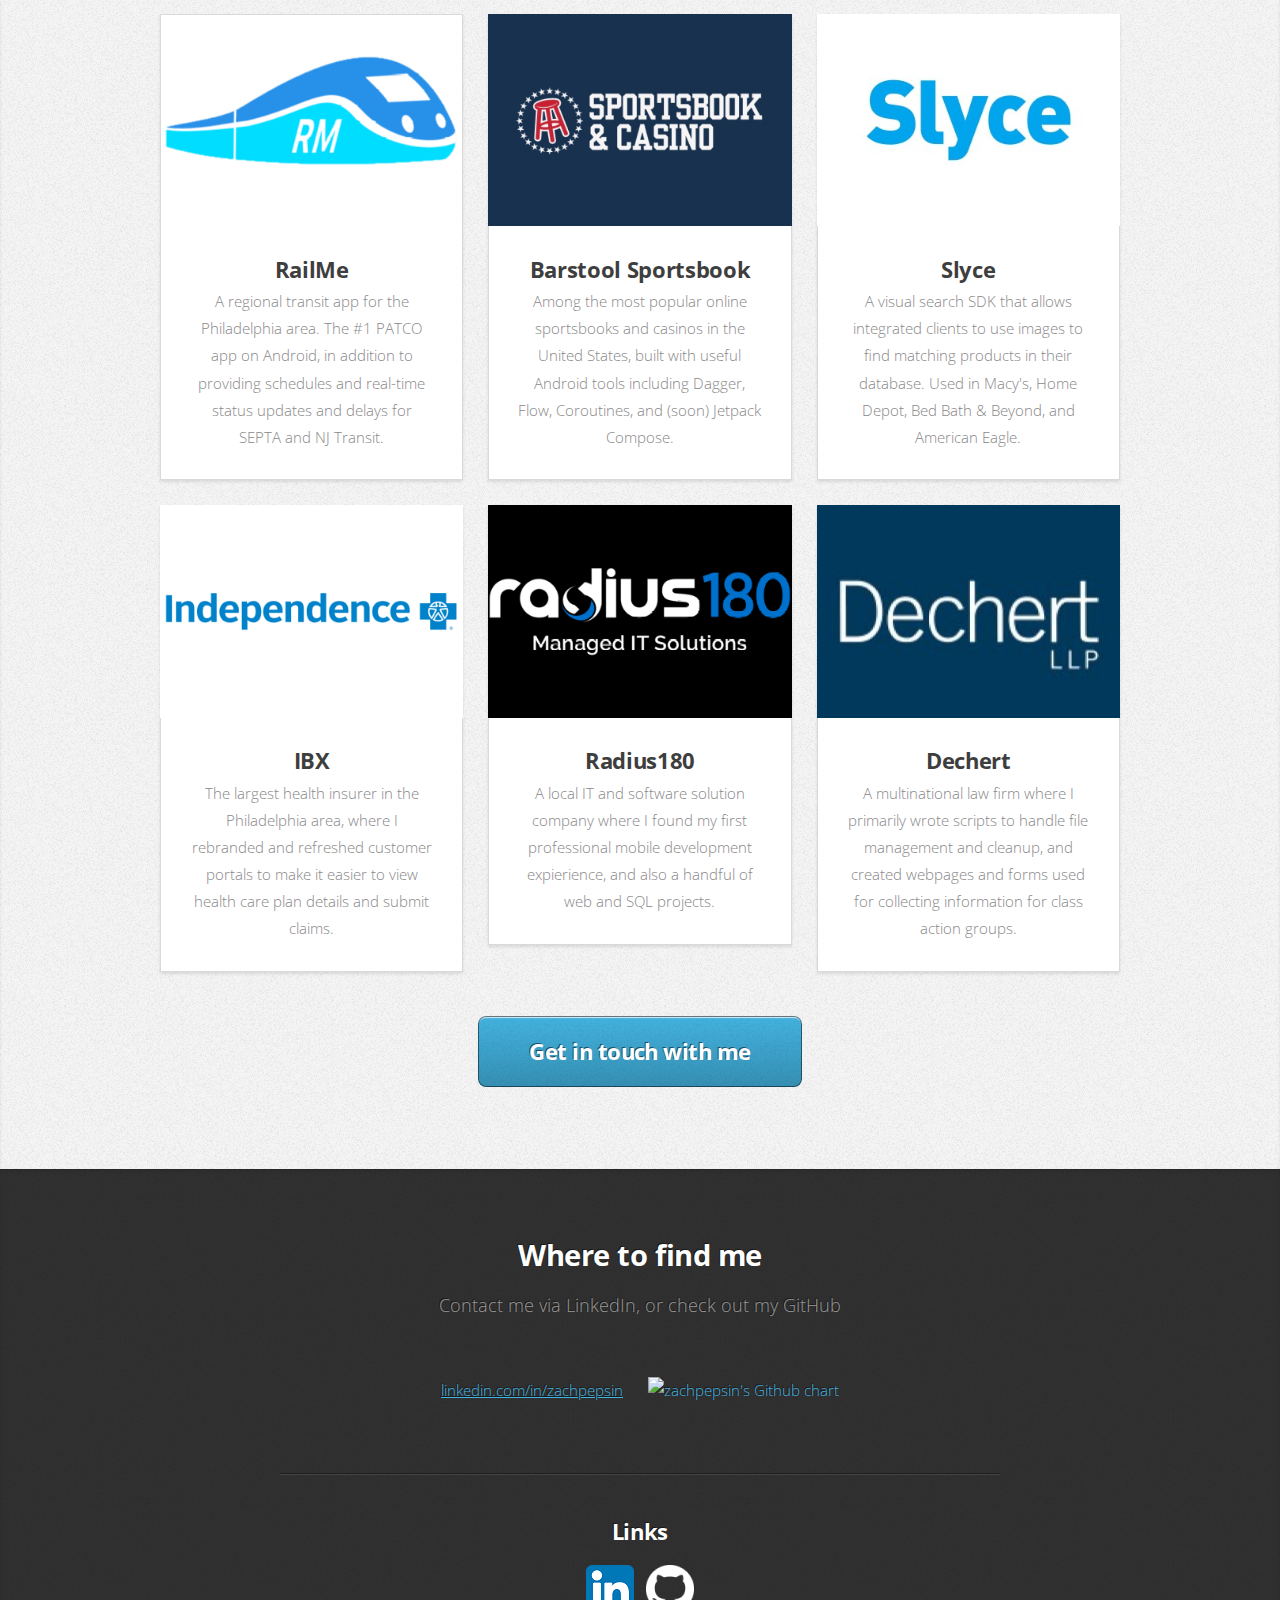
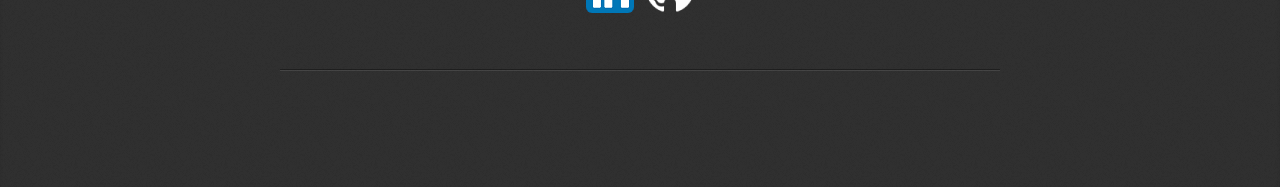
==== commit 60baebac: "Fixed gchart width on mobile" ====
--- a/index.html
+++ b/index.html
@@ -4,9 +4,10 @@
 		<title>zachpepsin.com</title>
 		<meta charset="utf-8" />
 		<meta name="viewport" content="width=device-width, initial-scale=1, user-scalable=no" />
+		<meta name="author" content="Zach Pepsin">
 		
 		<!--Metadata for Open Graph link previews-->
-		<meta property="og:title" content="zachpepsin.com" />
+		<meta property="og:title" content="Zach Pepsin" />
 		<meta property="og:type" content="profile"/>
 		<meta property="og:url" content="https://zachpepsin.com/" />
 		<meta property="og:image" content="https://zachpepsin.com/images/ZachPepsinHeadshot.jpg" />
@@ -14,7 +15,7 @@
 		<meta property="og:image:type" content="image/jpeg" /> 
 		<meta property="og:image:width" content="1158" /> 
 		<meta property="og:image:height" content="1158" />
-		<meta property="og:description" content="Zach Pepsin: Philadelphia-based, full-stack Android Engineer." />
+		<meta property="og:description" content="Philadelphia-based, full-stack Android Engineer." />
 
 		<link rel="stylesheet" href="assets/css/main.css" />
 		<link rel="shortcut icon" type="image/x-icon" href="faviconzp.ico"/>
@@ -159,7 +160,7 @@
 						</div>
 						<div>
 							<a href="https://github.com/zachpepsin" target="_blank">
-								<img src="https://ghchart.rshah.org/zachpepsin" alt="zachpepsin's Github chart" />
+								<img class="image gchart" src="https://ghchart.rshah.org/zachpepsin" alt="zachpepsin's Github chart" />
 							</a>
 						</div>
 						<div class="col-12">
--- a/assets/css/main.css
+++ b/assets/css/main.css
@@ -1640,6 +1640,11 @@
 			display: block;
 			width: 100%;
 			margin: 0 0 2em 0;
+		}
+		
+		.image.gchart {
+			max-width: 100%;
+			height: auto;
 		}
 
 		.image.left {
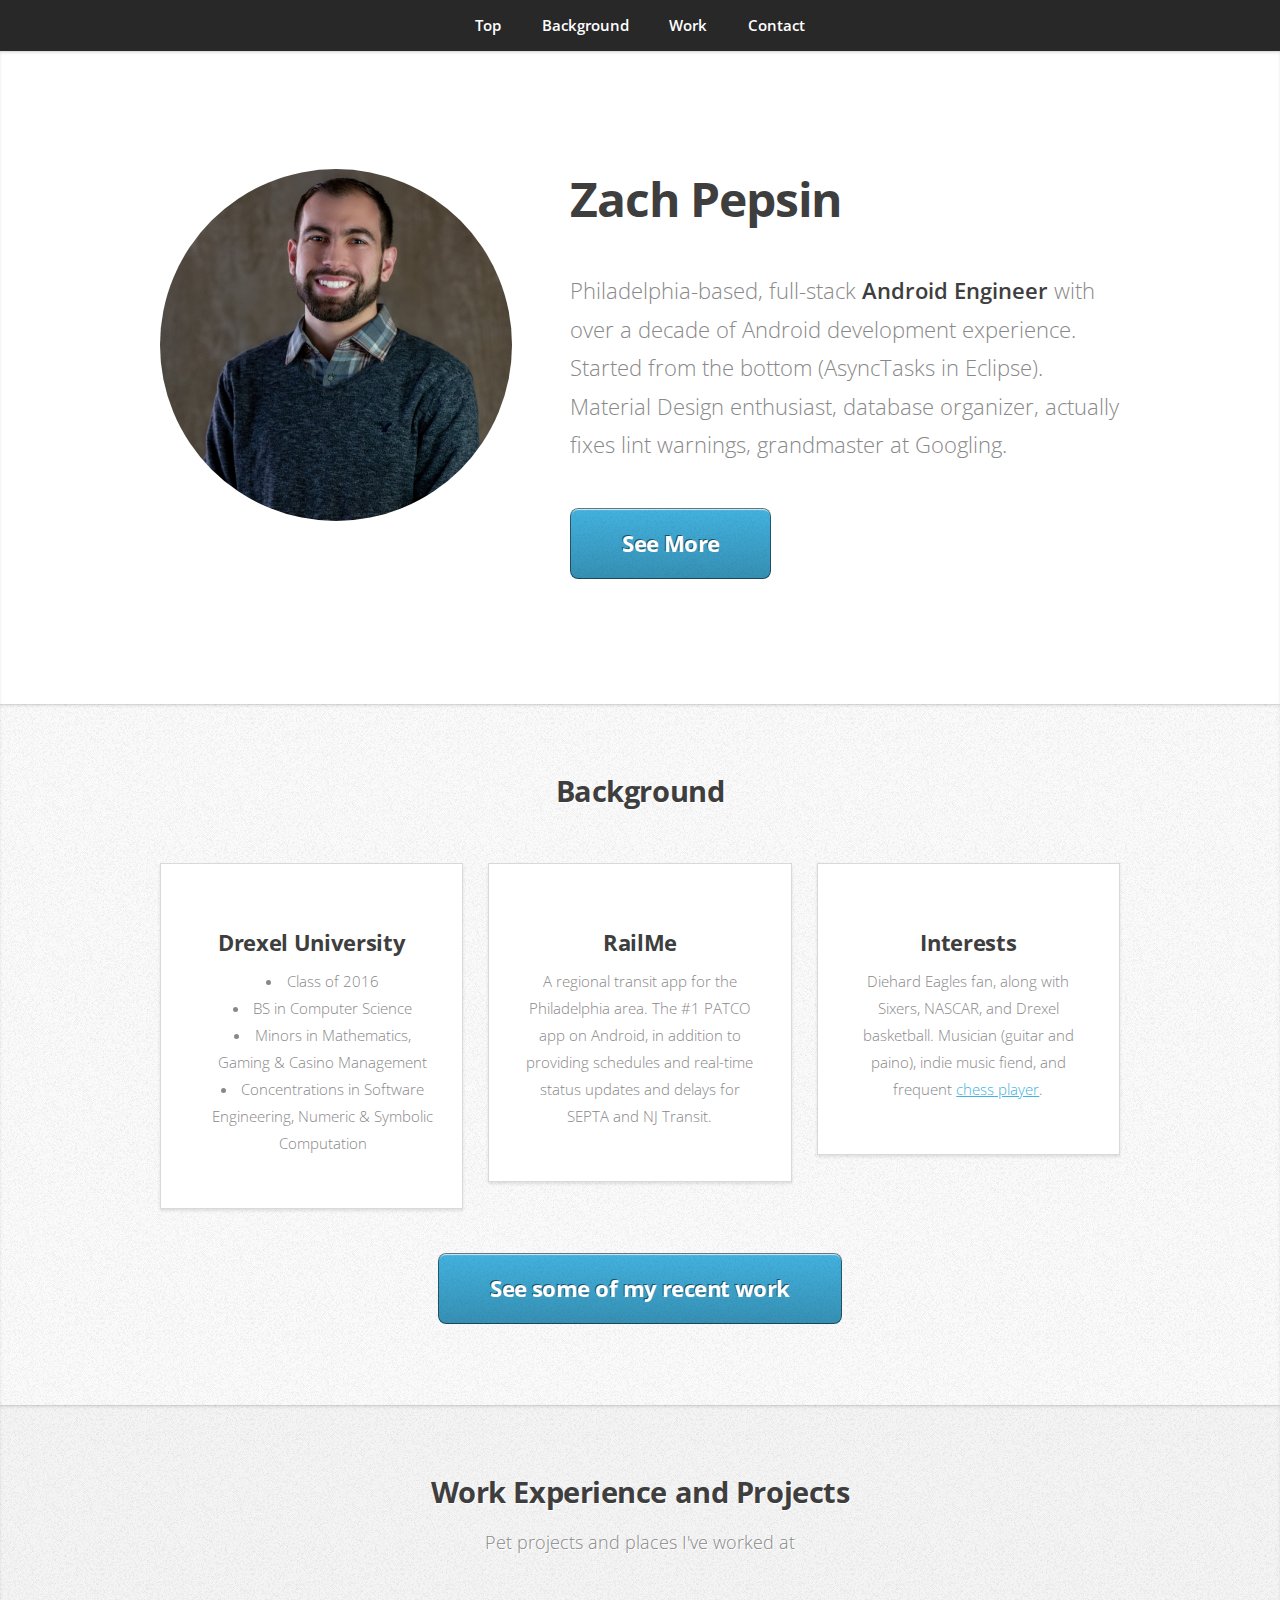
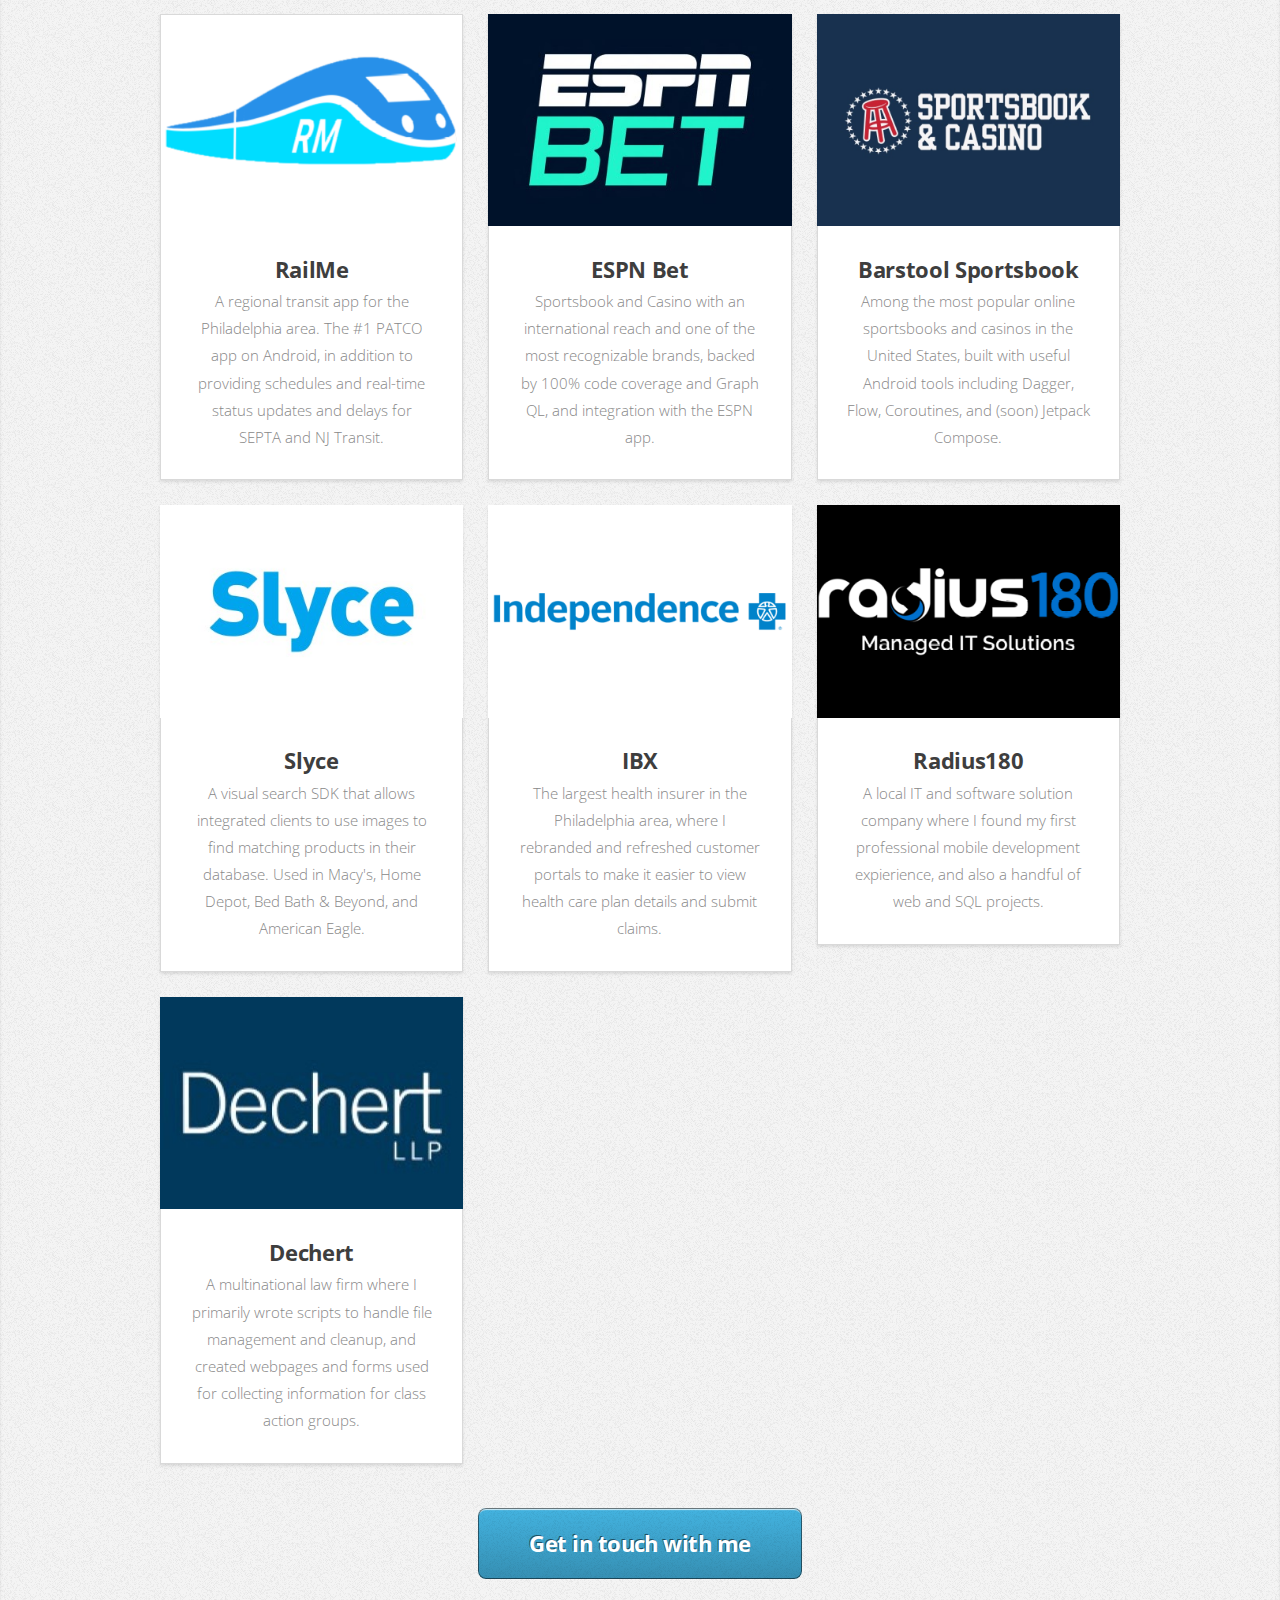
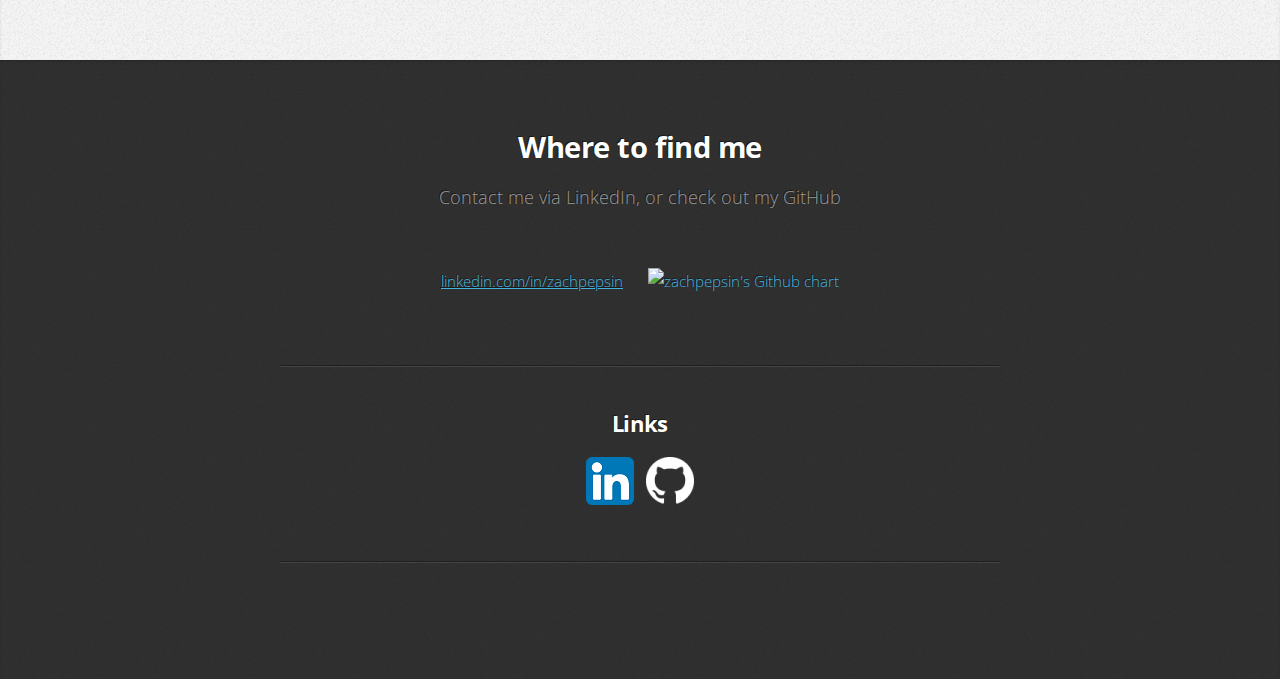
==== commit 8aee1950: "Added ESPN Bet" ====
--- a/index.html
+++ b/index.html
@@ -3,6 +3,7 @@
 	<head>
 		<title>zachpepsin.com</title>
 		<meta charset="utf-8" />
+		<meta name="description" content="Philadelphia-based, full-stack Android Engineer."/>
 		<meta name="viewport" content="width=device-width, initial-scale=1, user-scalable=no" />
 		<meta name="author" content="Zach Pepsin">
 		
@@ -107,6 +108,13 @@
 						</div>
 						<div class="col-4 col-6-medium col-12-small">
 							<article class="box style2">
+								<a href="https://play.google.com/store/apps/details?id=com.espn.bet" target="_blank" class="image featured"><img src="images/picESPNBet.jpg" alt="ESPN Bet Logo"/></a>
+								<h3><a href="https://play.google.com/store/apps/details?id=com.espn.bet" target="_blank">ESPN Bet</a></h3>
+								<p>Sportsbook and Casino with an international reach and one of the most recognizable brands, backed by 100% code coverage and Graph QL, and integration with the ESPN app.</p>
+							</article>
+						</div>
+						<div class="col-4 col-6-medium col-12-small">
+							<article class="box style2">
 								<a href="https://play.google.com/store/apps/details?id=com.png.sportsbook.google" target="_blank" class="image featured"><img src="images/pic02.png" alt="Barstool Sportsbook and Casino Logo" /></a>
 								<h3><a href="https://play.google.com/store/apps/details?id=com.png.sportsbook.google" target="_blank">Barstool Sportsbook</a></h3>
 								<p>Among the most popular online sportsbooks and casinos in the United States, built with useful Android tools including Dagger, Flow, Coroutines, and <small>(soon)</small> Jetpack Compose.</p>
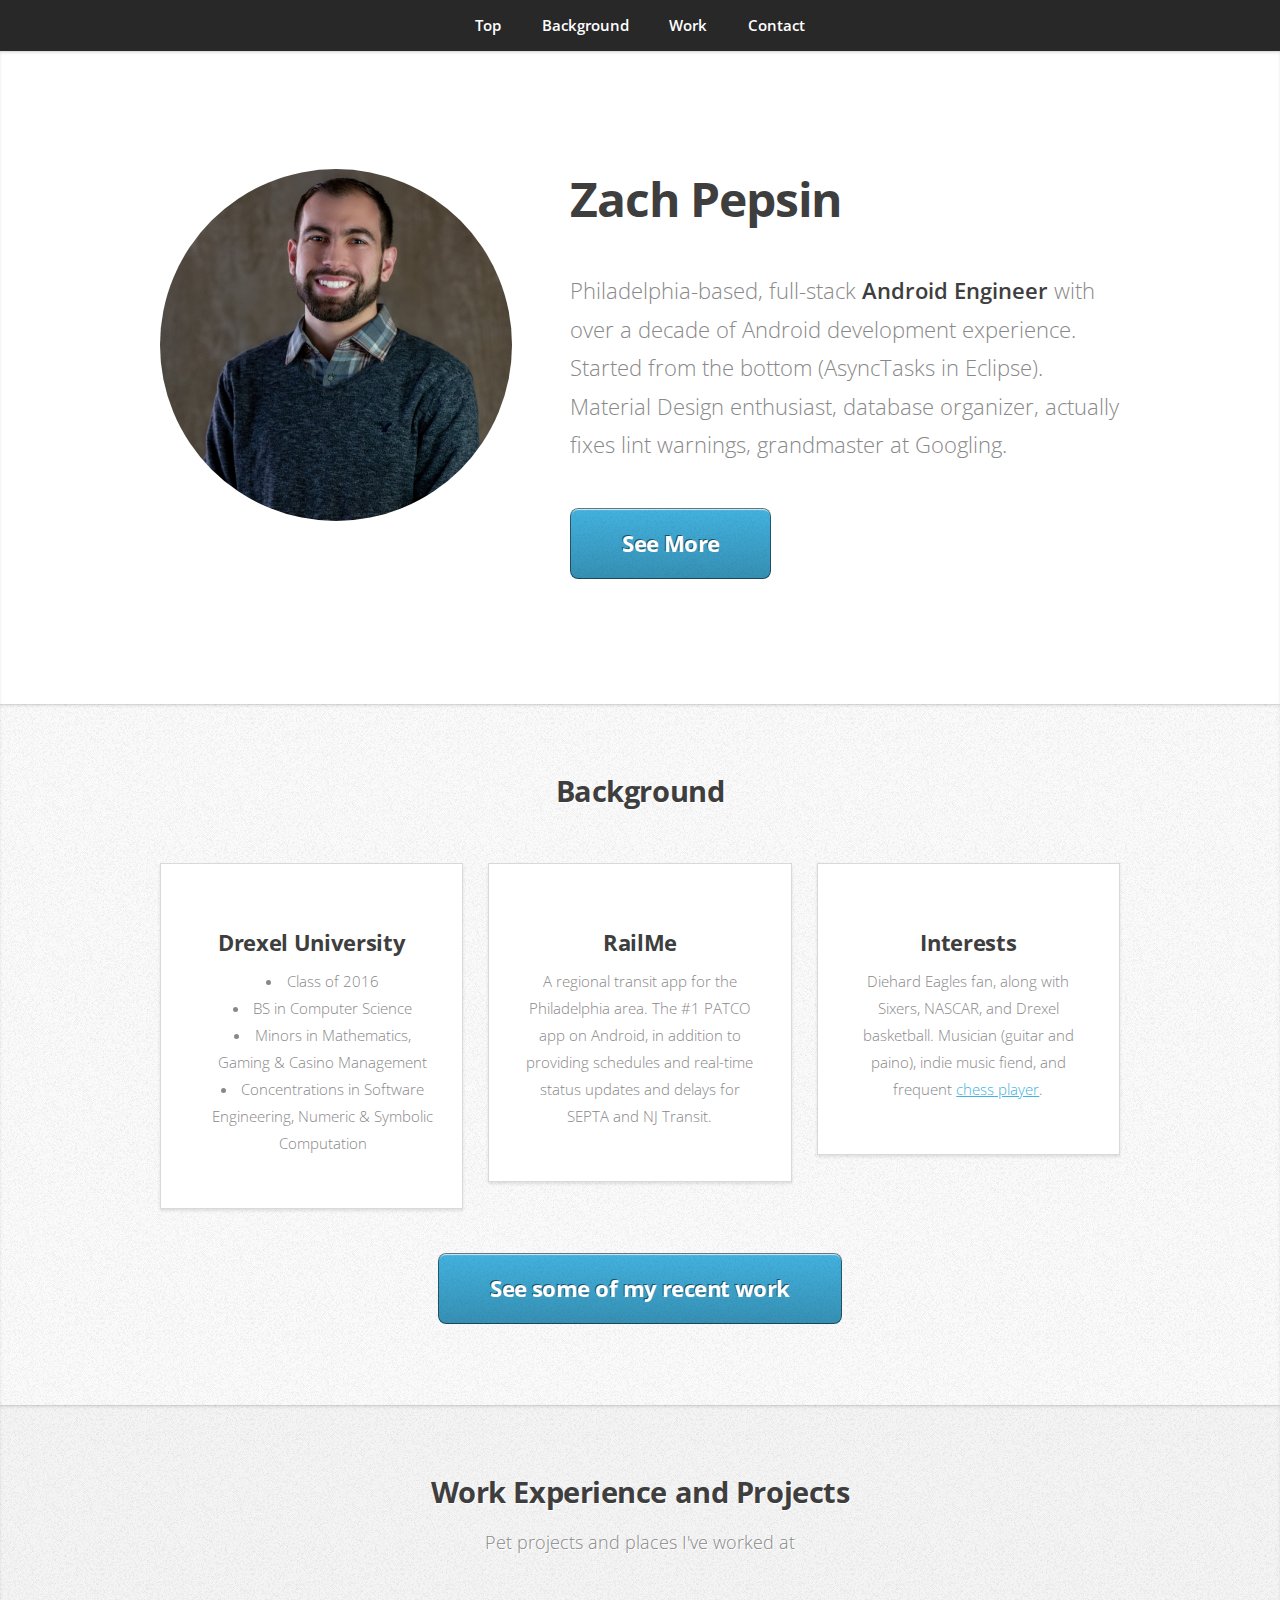
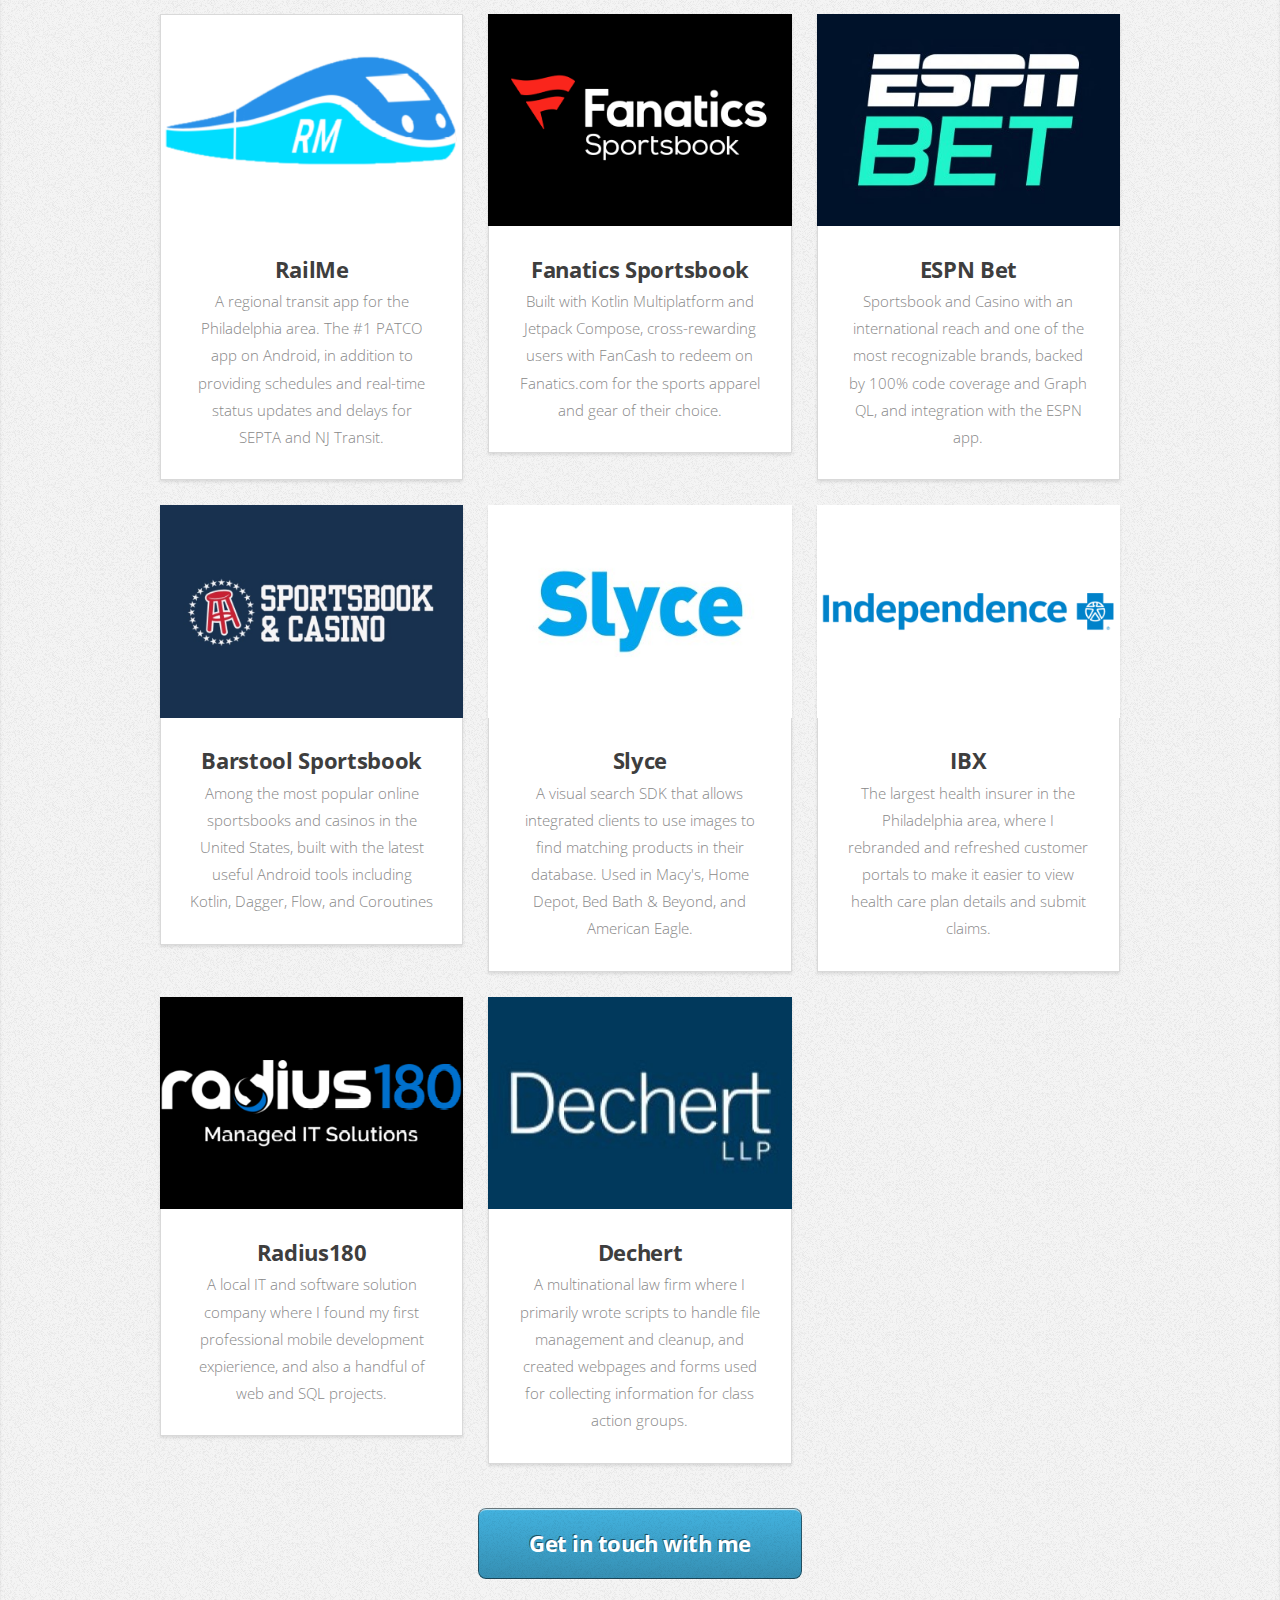
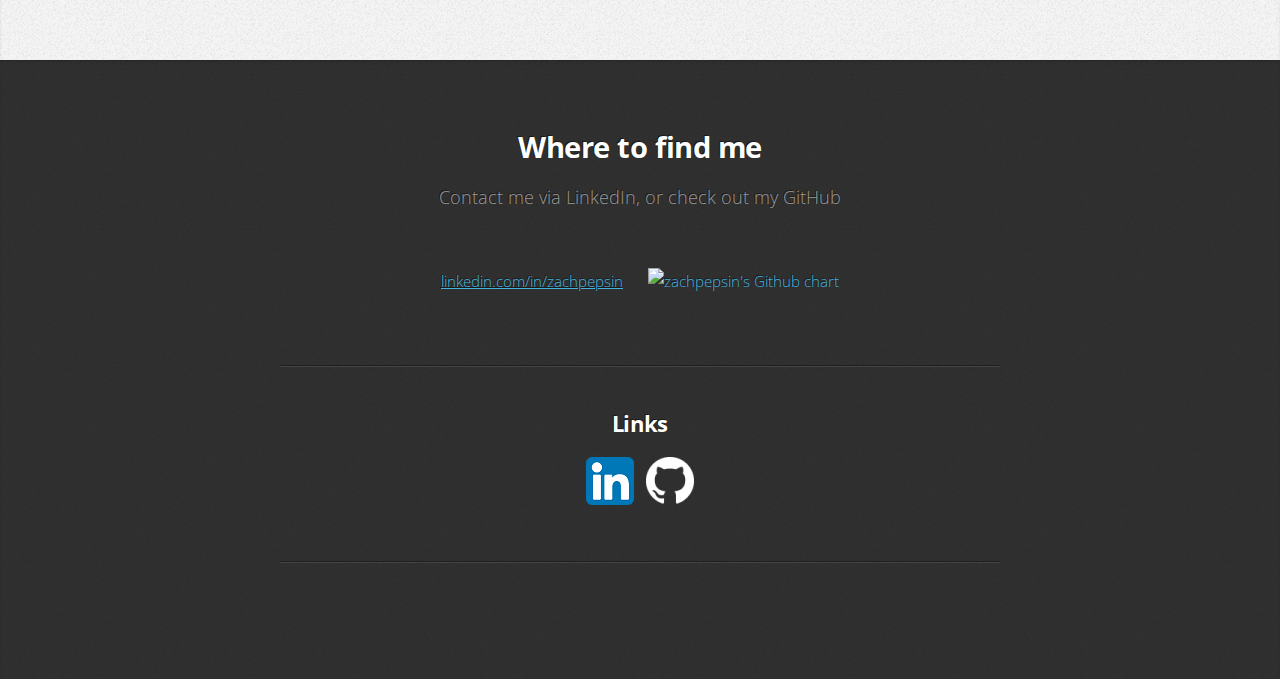
==== commit 1501149d: "Added Fanatics" ====
--- a/index.html
+++ b/index.html
@@ -108,6 +108,13 @@
 						</div>
 						<div class="col-4 col-6-medium col-12-small">
 							<article class="box style2">
+								<a href="https://play.google.com/store/apps/details?id=com.betfanatics.sportsbook.android" target="_blank" class="image featured"><img src="images/picFanatics.png" alt="Fanatics Sportsbook Logo"/></a>
+								<h3><a href="https://play.google.com/store/apps/details?id=com.betfanatics.sportsbook.android" target="_blank">Fanatics Sportsbook</a></h3>
+								<p>Built with Kotlin Multiplatform and Jetpack Compose, cross-rewarding users with FanCash to redeem on Fanatics.com for the sports apparel and gear of their choice.</p>
+							</article>
+						</div>
+						<div class="col-4 col-6-medium col-12-small">
+							<article class="box style2">
 								<a href="https://play.google.com/store/apps/details?id=com.espn.bet" target="_blank" class="image featured"><img src="images/picESPNBet.jpg" alt="ESPN Bet Logo"/></a>
 								<h3><a href="https://play.google.com/store/apps/details?id=com.espn.bet" target="_blank">ESPN Bet</a></h3>
 								<p>Sportsbook and Casino with an international reach and one of the most recognizable brands, backed by 100% code coverage and Graph QL, and integration with the ESPN app.</p>
@@ -117,7 +124,7 @@
 							<article class="box style2">
 								<a href="https://play.google.com/store/apps/details?id=com.png.sportsbook.google" target="_blank" class="image featured"><img src="images/pic02.png" alt="Barstool Sportsbook and Casino Logo" /></a>
 								<h3><a href="https://play.google.com/store/apps/details?id=com.png.sportsbook.google" target="_blank">Barstool Sportsbook</a></h3>
-								<p>Among the most popular online sportsbooks and casinos in the United States, built with useful Android tools including Dagger, Flow, Coroutines, and <small>(soon)</small> Jetpack Compose.</p>
+								<p>Among the most popular online sportsbooks and casinos in the United States, built with the latest useful Android tools including Kotlin, Dagger, Flow, and Coroutines</p>
 							</article>
 						</div>
 						<div class="col-4 col-6-medium col-12-small">
